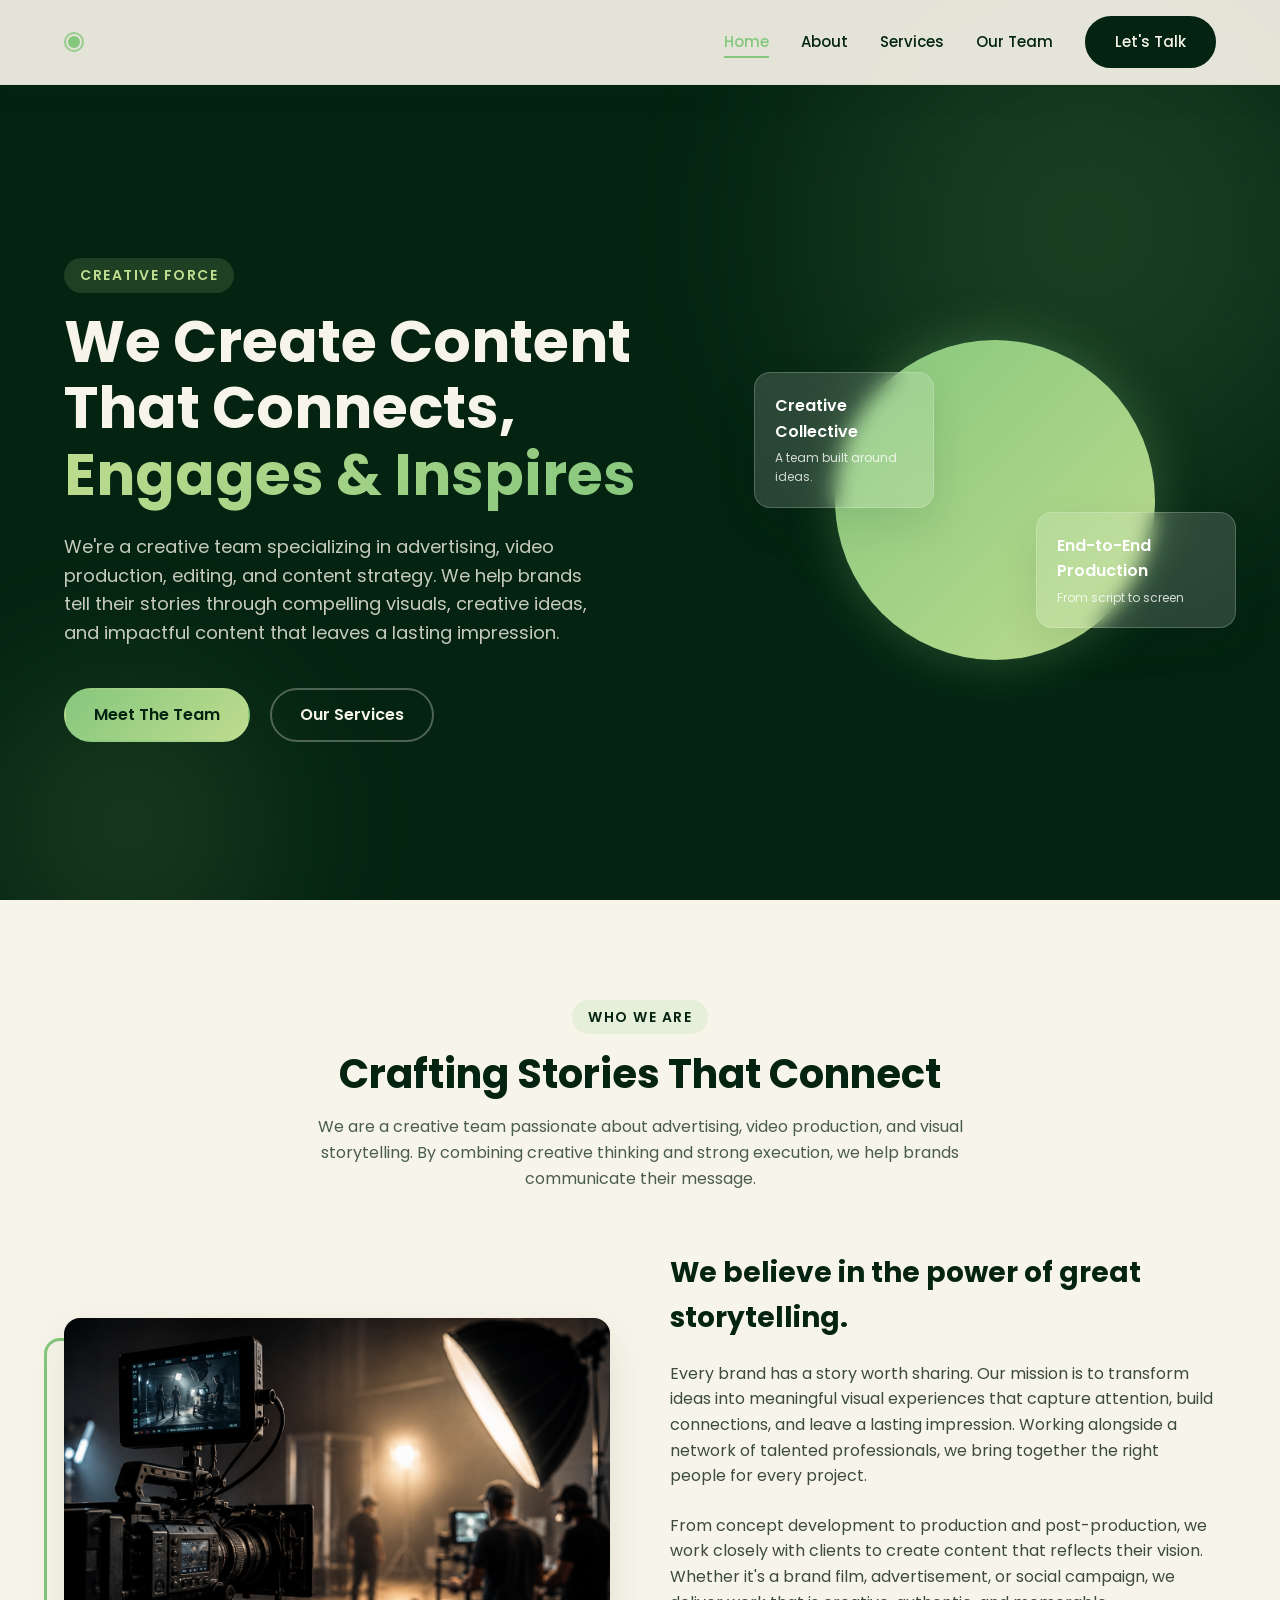
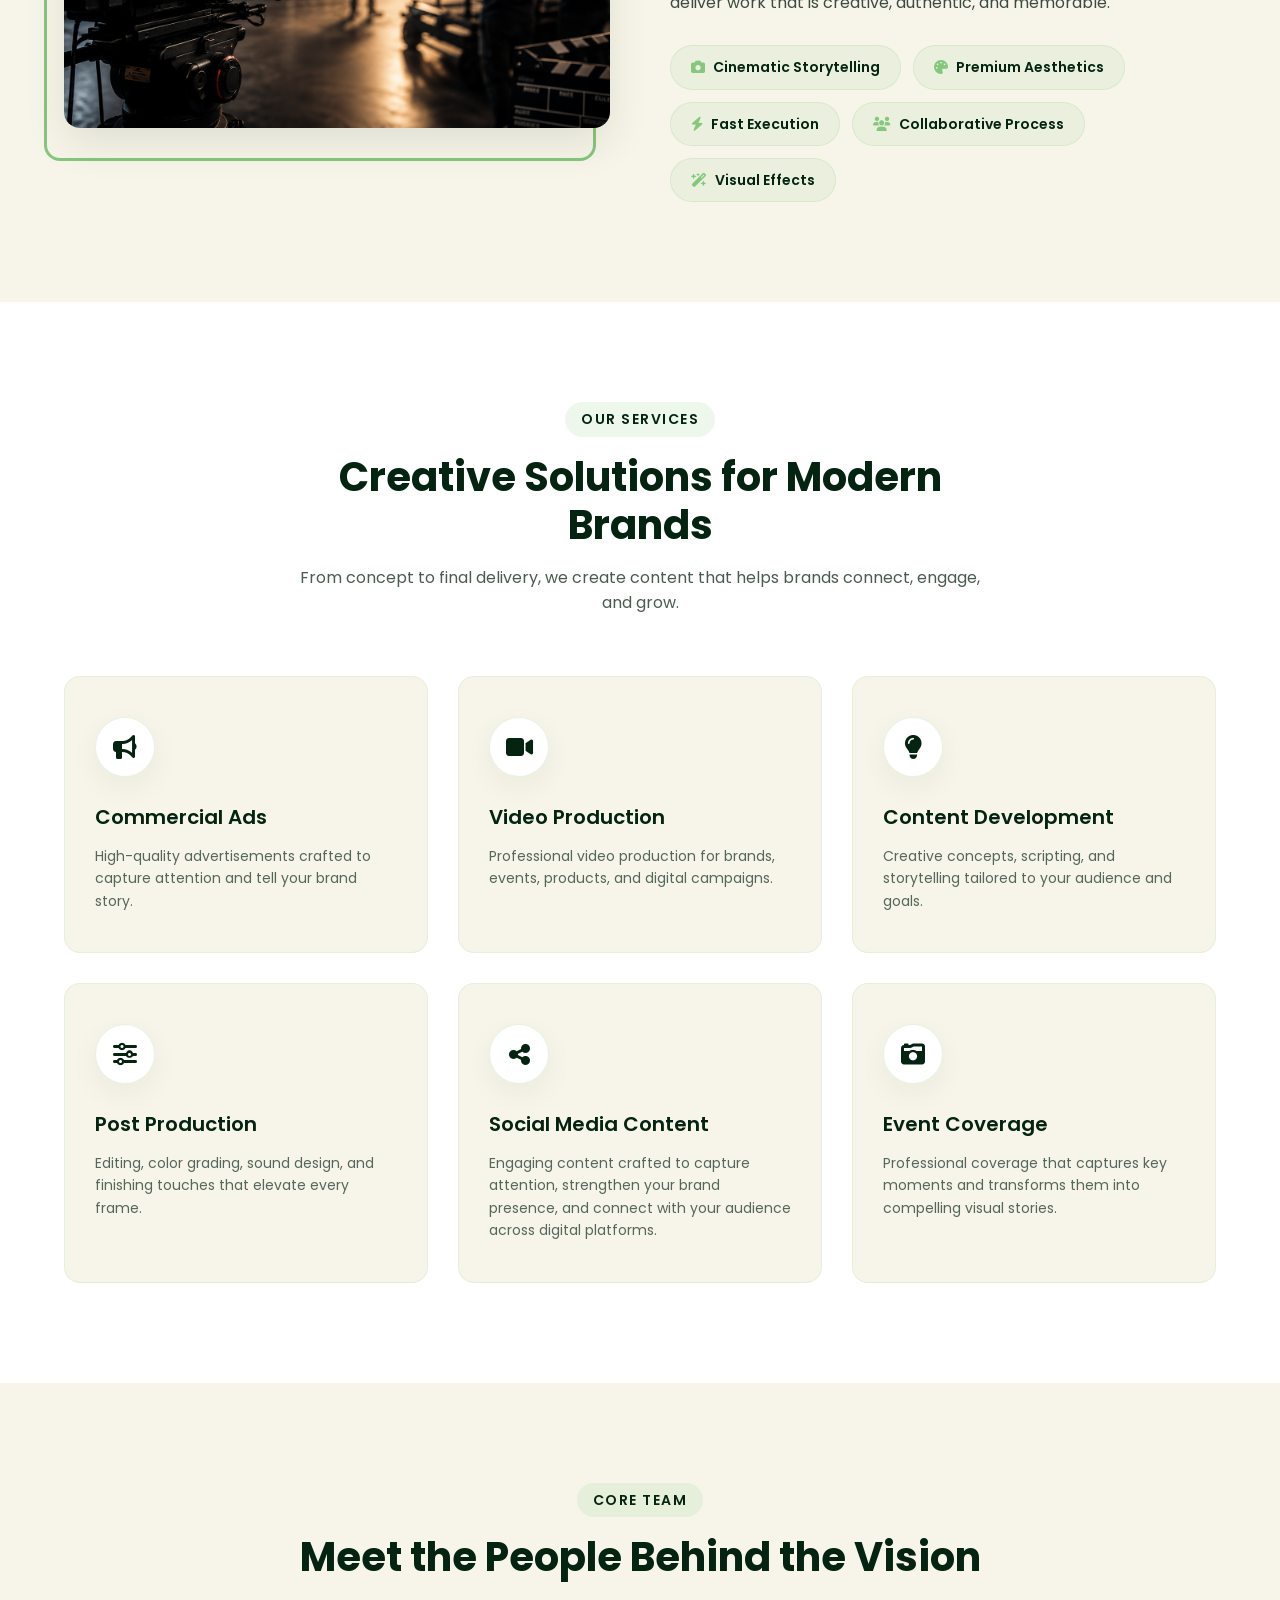
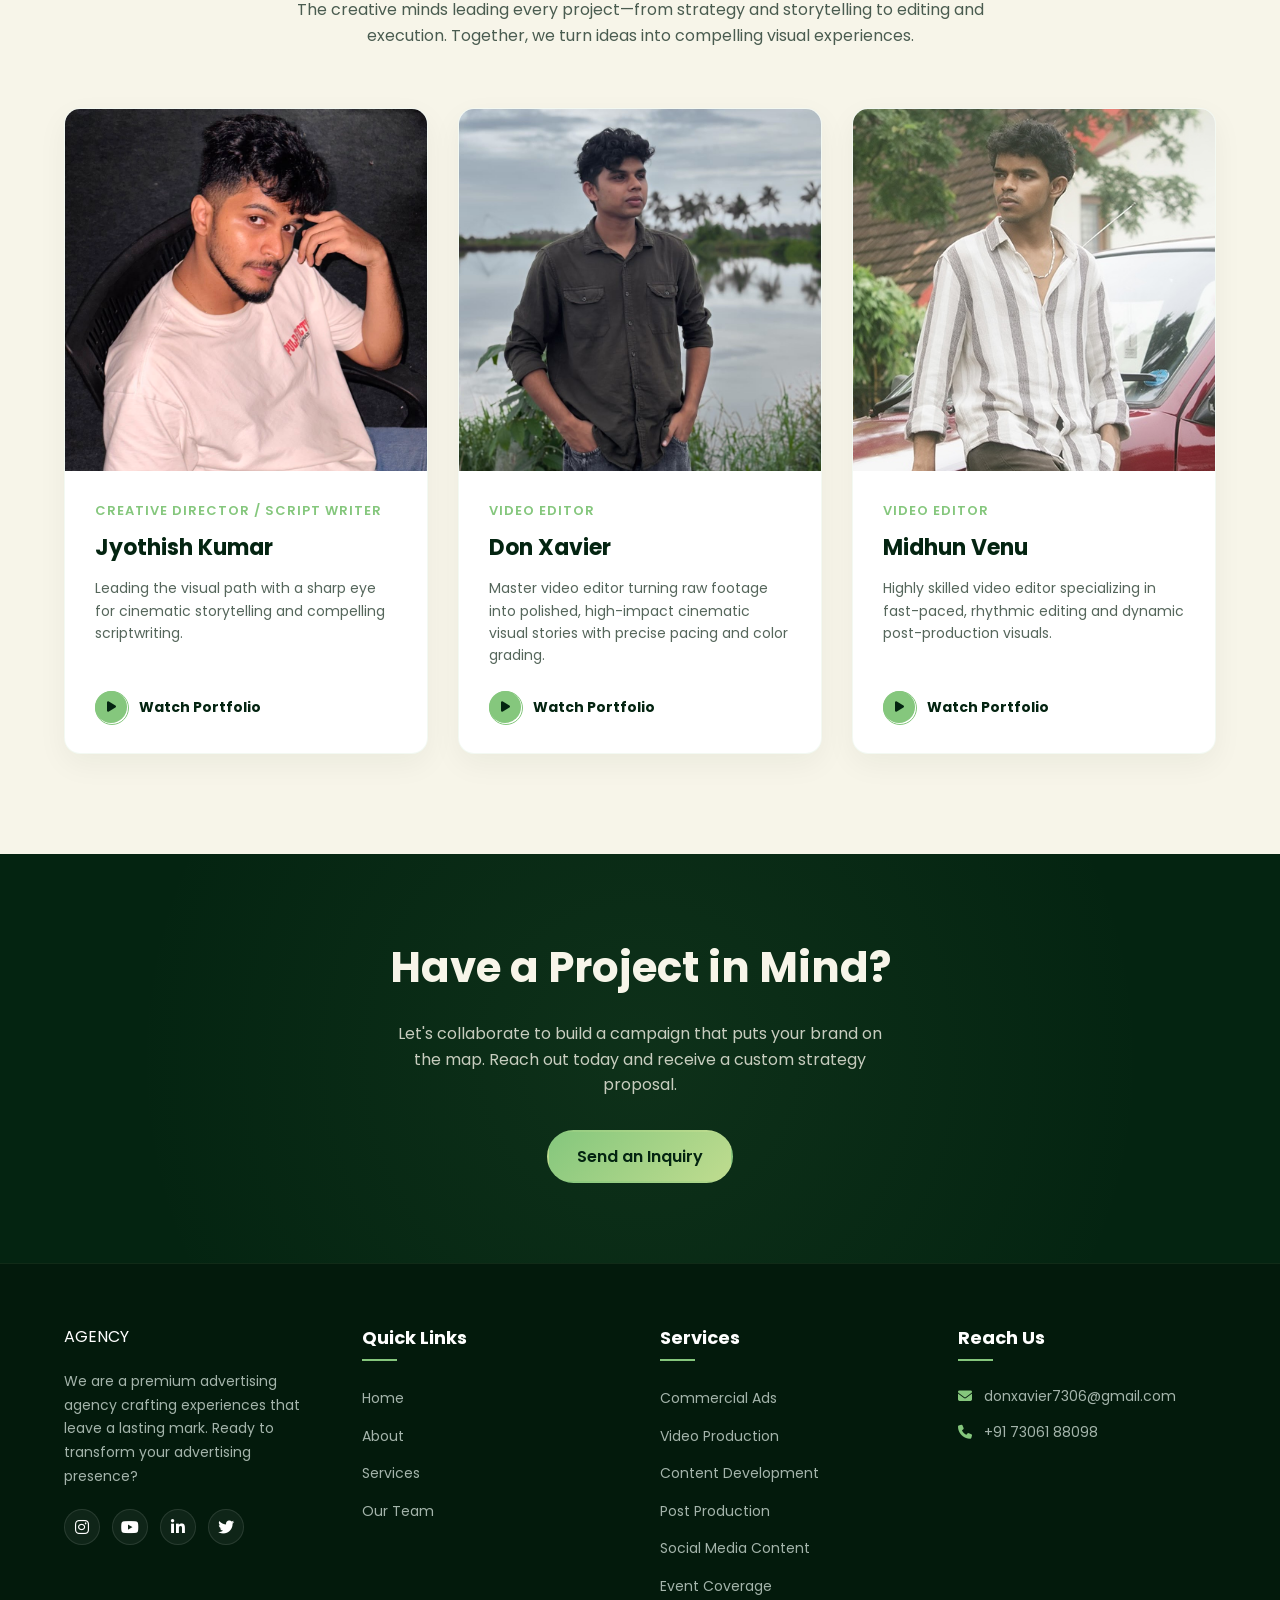
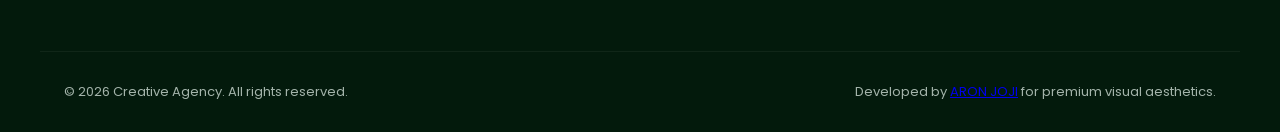
==== index.html @ 13f573af "Update member cards with animated Watch Portfolio buttons" ====
<!DOCTYPE html>
<html lang="en">

<head>
  <meta charset="UTF-8">
  <meta name="viewport" content="width=device-width, initial-scale=1.0">
  <meta name="description"
    content="Premium Advertisement & Brand Design Agency. We craft visually stunning and high-converting ad campaigns.">
  <title>Advertisement & Creative Agency Portfolio</title>
  <link rel="stylesheet" href="css/styles.css">
  <link rel="stylesheet" href="https://cdnjs.cloudflare.com/ajax/libs/font-awesome/6.4.0/css/all.min.css">
</head>

<body>

  <!-- Header & Navigation -->
  <header id="header">
    <div class="container navbar">
      <a href="index.html" class="logo">
        <div class="creative-dot"></div>
      </a>
      <ul class="nav-links" id="nav-links">
        <li><a href="#home" class="active">Home</a></li>
        <li><a href="#about">About</a></li>
        <li><a href="#services">Services</a></li>
        <li><a href="#team">Our Team</a></li>
        <li><a href="#contact" class="cta-btn">Let's Talk</a></li>
      </ul>
      <button class="menu-toggle" id="menu-toggle" aria-label="Toggle Menu">
        <span></span>
        <span></span>
        <span></span>
      </button>
    </div>
  </header>

  <!-- Hero Section -->
  <section class="hero" id="home">
    <div class="container hero-grid">
      <div class="hero-content reveal">
        <span class="section-tag" style="background: rgba(191, 220, 143, 0.15); color: var(--accent-green);">CREATIVE
          FORCE</span>
        <h1>We Create Content That Connects, <span>Engages & Inspires</span></h1>
        <p>We're a creative team specializing in advertising, video production, editing, and content strategy. We help
          brands tell their stories through compelling visuals, creative ideas, and impactful content that leaves a
          lasting impression.</p>
        <div class="hero-buttons">
          <a href="#team" class="cta-btn hero-btn-primary">Meet The Team</a>
          <a href="#services" class="hero-btn-secondary">Our Services</a>
        </div>
      </div>
      <div class="hero-visual reveal">
        <div class="visual-sphere"></div>
        <div class="visual-card visual-card-1">
          <h4>Creative Collective</h4>
          <p>A team built around ideas.</p>
        </div>
        <div class="visual-card visual-card-2">
          <h4>End-to-End Production</h4>
          <p>From script to screen</p>
        </div>
      </div>
    </div>
  </section>

  <!-- About Section -->
  <section class="about" id="about">
    <div class="container">
      <div class="section-header reveal">
        <span class="section-tag">WHO WE ARE</span>
        <h2>Crafting Stories That Connect</h2>
        <p>We are a creative team passionate about advertising, video production, and visual storytelling. By combining
          creative thinking and strong execution, we help brands communicate their message.</p>
      </div>

      <div class="about-grid">
        <div class="about-img-wrapper reveal">
          <img src="assets/main.png" alt="Creative team discussion" class="about-img">
        </div>
        <div class="about-content reveal">
          <h3>We believe in the power of great storytelling.</h3>
          <p>Every brand has a story worth sharing. Our mission is to transform ideas into meaningful visual experiences
            that capture attention, build connections, and leave a lasting impression. Working alongside a network of
            talented professionals, we bring together the right people for every project.</p>
          <p>From concept development to production and post-production, we work closely with clients to create content
            that reflects their vision. Whether it's a brand film, advertisement, or social campaign, we deliver work
            that is creative, authentic, and memorable.</p>

          <div class="capabilities-container">
            <span class="capability-pill"><i class="fa-solid fa-camera"></i> Cinematic Storytelling</span>
            <span class="capability-pill"><i class="fa-solid fa-palette"></i> Premium Aesthetics</span>
            <span class="capability-pill"><i class="fa-solid fa-bolt"></i> Fast Execution</span>
            <span class="capability-pill"><i class="fa-solid fa-users"></i> Collaborative Process</span>
            <span class="capability-pill"><i class="fa-solid fa-wand-magic-sparkles"></i> Visual Effects</span>
          </div>
        </div>
      </div>
    </div>
  </section>

  <!-- Services Section -->
  <section class="services" id="services">
    <div class="container">
      <div class="section-header reveal">
        <span class="section-tag">OUR SERVICES</span>
        <h2>Creative Solutions for Modern Brands</h2>
        <p>From concept to final delivery, we create content that helps brands connect, engage, and grow.</p>
      </div>

      <div class="services-grid">
        <div class="service-card reveal">
          <div class="service-icon">
            <i class="fa-solid fa-bullhorn"></i>
          </div>
          <h3>Commercial Ads</h3>
          <p>High-quality advertisements crafted to capture attention and tell your brand story.</p>
        </div>

        <div class="service-card reveal">
          <div class="service-icon">
            <i class="fa-solid fa-video"></i>
          </div>
          <h3>Video Production</h3>
          <p>Professional video production for brands, events, products, and digital campaigns.</p>
        </div>

        <div class="service-card reveal">
          <div class="service-icon">
            <i class="fa-solid fa-lightbulb"></i>
          </div>
          <h3>Content Development</h3>
          <p>Creative concepts, scripting, and storytelling tailored to your audience and goals.</p>
        </div>

        <div class="service-card reveal">
          <div class="service-icon">
            <i class="fa-solid fa-sliders"></i>
          </div>
          <h3>Post Production</h3>
          <p>Editing, color grading, sound design, and finishing touches that elevate every frame.</p>
        </div>

        <div class="service-card reveal">
          <div class="service-icon">
            <i class="fa-solid fa-share-nodes"></i>
          </div>
          <h3>Social Media Content</h3>
          <p>Engaging content crafted to capture attention, strengthen your brand presence, and connect with your
            audience across digital platforms.</p>
        </div>

        <div class="service-card reveal">
          <div class="service-icon">
            <i class="fa-solid fa-camera-retro"></i>
          </div>
          <h3>Event Coverage</h3>
          <p>Professional coverage that captures key moments and transforms them into compelling visual stories.</p>
        </div>
      </div>
    </div>
  </section>

  <!-- Team Section -->
  <section class="team" id="team">
    <div class="container">
      <div class="section-header reveal">
        <span class="section-tag">CORE TEAM</span>
        <h2>Meet the People Behind the Vision</h2>
        <p>The creative minds leading every project—from strategy and storytelling to editing and execution. Together,
          we turn ideas into compelling visual experiences.</p>
      </div>

      <div class="team-grid">
        <!-- Member 1: Don1 -->
        <div class="member-card reveal">
          <div class="member-img-box">
            <img src="assets/don1.png" alt="Jyothish Kumar" class="member-img">
          </div>
          <div class="member-info">
            <span class="member-role">Creative Director / Script Writer</span>
            <h3 class="member-name">Jyothish Kumar</h3>
            <p class="member-bio">Leading the visual path with a sharp eye for cinematic storytelling and
              compelling scriptwriting.</p>
            <a href="member.html?id=jyothish" class="member-btn"><span class="play-pulse"><i class="fa-solid fa-play"></i></span> Watch Portfolio</a>
          </div>
        </div>

        <!-- Member 2: Don2 -->
        <div class="member-card reveal">
          <div class="member-img-box">
            <img src="assets/don2.png" alt="Don Xavier" class="member-img">
          </div>
          <div class="member-info">
            <span class="member-role">Video Editor</span>
            <h3 class="member-name">Don Xavier</h3>
            <p class="member-bio">Master video editor turning raw footage into polished, high-impact cinematic visual
              stories with precise pacing and color grading.</p>
            <a href="member.html?id=xavier" class="member-btn"><span class="play-pulse"><i class="fa-solid fa-play"></i></span> Watch Portfolio</a>
          </div>
        </div>

        <!-- Member 3: Don3 -->
        <div class="member-card reveal">
          <div class="member-img-box">
            <img src="assets/don3.png" alt="Midhun Venu" class="member-img">
          </div>
          <div class="member-info">
            <span class="member-role">Video Editor</span>
            <h3 class="member-name">Midhun Venu</h3>
            <p class="member-bio">Highly skilled video editor specializing in fast-paced, rhythmic editing and dynamic
              post-production visuals.</p>
            <a href="member.html?id=midhun" class="member-btn"><span class="play-pulse"><i class="fa-solid fa-play"></i></span> Watch Portfolio</a>
          </div>
        </div>
      </div>
    </div>
  </section>

  <!-- Contact Banner -->
  <section class="contact-banner" id="contact">
    <div class="container reveal">
      <h2>Have a Project in Mind?</h2>
      <p>Let's collaborate to build a campaign that puts your brand on the map. Reach out today and receive a custom
        strategy proposal.</p>
      <a href="mailto:donxavier7306@gmail.com" class="cta-btn hero-btn-primary">Send an Inquiry</a>
    </div>
  </section>

  <!-- Footer -->
  <footer>
    <div class="container footer-grid">
      <div class="footer-col">
        <a href="index.html" class="logo" style="margin-bottom: 20px;">
          <span class="logo-text" style="color: var(--white);">AGENCY</span>
        </a>
        <p>We are a premium advertising agency crafting experiences that leave a lasting mark. Ready to transform your
          advertising presence?</p>
        <div class="social-links">
          <a href="#" class="social-link"><i class="fa-brands fa-instagram"></i></a>
          <a href="#" class="social-link"><i class="fa-brands fa-youtube"></i></a>
          <a href="#" class="social-link"><i class="fa-brands fa-linkedin-in"></i></a>
          <a href="#" class="social-link"><i class="fa-brands fa-twitter"></i></a>
        </div>
      </div>
      <div class="footer-col">
        <h3>Quick Links</h3>
        <ul>
          <li><a href="#home">Home</a></li>
          <li><a href="#about">About</a></li>
          <li><a href="#services">Services</a></li>
          <li><a href="#team">Our Team</a></li>
        </ul>
      </div>
      <div class="footer-col">
        <h3>Services</h3>
        <ul>
          <li><a href="#services">Commercial Ads</a></li>
          <li><a href="#services">Video Production</a></li>
          <li><a href="#services">Content Development</a></li>
          <li><a href="#services">Post Production</a></li>
          <li><a href="#services">Social Media Content</a></li>
          <li><a href="#services">Event Coverage</a></li>
        </ul>
      </div>
      <div class="footer-col">
        <h3>Reach Us</h3>
        <p><i class="fa-solid fa-envelope" style="color: var(--primary-green); margin-right: 8px;"></i>
          donxavier7306@gmail.com</p>
        <p style="margin-top: 12px;"><i class="fa-solid fa-phone"
            style="color: var(--primary-green); margin-right: 8px;"></i> +91 73061 88098</p>
      </div>
    </div>
    <div class="container footer-bottom">
      <p>&copy; 2026 Creative Agency. All rights reserved.</p>
      <p>Developed by <a href="https://aronjoji.netlify.app/" target="_blank">ARON JOJI</a> for premium visual
        aesthetics.</p>
    </div>
  </footer>

  <script src="js/main.js"></script>
</body>

</html>
---- css/styles.css ----
@import url('https://fonts.googleapis.com/css2?family=Poppins:ital,wght@0,300;0,400;0,500;0,600;0,700;1,400&display=swap');

:root {
  --bg-cream: #f7f5e9;
  --primary-green: #85c77d;
  --accent-green: #bfdc8f;
  --dark-green: #042411;
  --dark-green-rgb: 4, 36, 17;
  --white: #ffffff;
  --text-dark: #121f16;
  --text-light: #f7f5e9;
  --gray-light: #e5e2d5;
  --transition-smooth: all 0.4s cubic-bezier(0.16, 1, 0.3, 1);
  --shadow-subtle: 0 10px 30px rgba(4, 36, 17, 0.05);
  --shadow-medium: 0 15px 40px rgba(4, 36, 17, 0.1);
  --border-radius: 16px;
}

* {
  box-sizing: border-box;
  margin: 0;
  padding: 0;
  font-family: 'Poppins', sans-serif;
  scroll-behavior: smooth;
}

body {
  background-color: var(--bg-cream);
  color: var(--text-dark);
  overflow-x: hidden;
  line-height: 1.6;
}

/* Scrollbar Styles */
::-webkit-scrollbar {
  width: 10px;
}
::-webkit-scrollbar-track {
  background: var(--bg-cream);
}
::-webkit-scrollbar-thumb {
  background: var(--primary-green);
  border-radius: 5px;
}
::-webkit-scrollbar-thumb:hover {
  background: #73b36c;
}

/* Header & Navigation */
header {
  position: fixed;
  top: 0;
  left: 0;
  width: 100%;
  z-index: 1000;
  transition: var(--transition-smooth);
  padding: 16px 0;
  background: rgba(247, 245, 233, 0.92);
  backdrop-filter: blur(12px);
  -webkit-backdrop-filter: blur(12px);
  box-shadow: var(--shadow-subtle);
  border-bottom: 1px solid rgba(133, 199, 125, 0.15);
}

header.scrolled {
  padding: 12px 0;
  background: rgba(247, 245, 233, 0.96);
  box-shadow: var(--shadow-medium);
}

.container {
  max-width: 1200px;
  margin: 0 auto;
  padding: 0 24px;
}

.navbar {
  display: flex;
  justify-content: space-between;
  align-items: center;
  min-height: 40px;
}

.logo {
  display: flex;
  align-items: center;
  gap: 12px;
  text-decoration: none;
  min-width: 40px;
}

.creative-dot {
  width: 12px;
  height: 12px;
  background-color: var(--primary-green);
  border-radius: 50%;
  position: relative;
  margin-left: 4px;
}

.creative-dot::after {
  content: '';
  position: absolute;
  top: -4px;
  left: -4px;
  right: -4px;
  bottom: -4px;
  border: 2px solid var(--primary-green);
  border-radius: 50%;
  animation: pulse-ring 2s cubic-bezier(0.215, 0.61, 0.355, 1) infinite;
  opacity: 0.8;
}

@keyframes pulse-ring {
  0% { transform: scale(0.5); opacity: 0.8; }
  100% { transform: scale(1.8); opacity: 0; }
}


.logo img {
  height: 40px;
  width: auto;
  border-radius: 4px;
  object-fit: contain;
  mix-blend-mode: multiply;
  transition: var(--transition-smooth);
}

header.scrolled .logo img {
  height: 35px;
}

.nav-links {
  display: flex;
  list-style: none;
  gap: 32px;
  align-items: center;
  margin-left: auto;
}

.nav-links a {
  text-decoration: none;
  color: var(--dark-green);
  font-weight: 500;
  font-size: 15px;
  transition: var(--transition-smooth);
  position: relative;
  padding: 6px 0;
}

.nav-links a:hover,
.nav-links a.active {
  color: var(--primary-green);
}

.nav-links a:not(.cta-btn)::after {
  content: '';
  position: absolute;
  bottom: 0;
  left: 0;
  width: 0;
  height: 2px;
  background-color: var(--primary-green);
  transition: var(--transition-smooth);
}

.nav-links a:not(.cta-btn):hover::after,
.nav-links a:not(.cta-btn).active::after {
  width: 100%;
}

/* Base structural style for all CTA buttons */
.cta-btn {
  padding: 12px 28px !important;
  border-radius: 50px;
  font-weight: 600;
  text-decoration: none;
  transition: var(--transition-smooth);
  display: inline-block;
  text-align: center;
  white-space: nowrap;
}

/* Specific styling for the CTA button in the header navbar */
.nav-links a.cta-btn {
  background-color: var(--dark-green);
  color: var(--bg-cream) !important;
  border: 2px solid var(--dark-green);
}

.nav-links a.cta-btn:hover {
  background-color: transparent !important;
  color: var(--dark-green) !important;
  border-color: var(--dark-green);
  transform: translateY(-2px);
}



.menu-toggle {
  display: none;
  flex-direction: column;
  gap: 6px;
  cursor: pointer;
  background: none;
  border: none;
  z-index: 1001;
  margin-left: auto;
}

.menu-toggle span {
  display: block;
  width: 28px;
  height: 3px;
  background-color: var(--dark-green);
  border-radius: 2px;
  transition: var(--transition-smooth);
}



/* Hero Section */
.hero {
  background-color: var(--dark-green);
  color: var(--text-light);
  min-height: 100vh;
  display: flex;
  align-items: center;
  position: relative;
  padding-top: 100px;
  overflow: hidden;
}

/* Decorative circles */
.hero::before {
  content: '';
  position: absolute;
  top: -10%;
  right: -10%;
  width: 50vw;
  height: 50vw;
  border-radius: 50%;
  background: radial-gradient(circle, rgba(133, 199, 125, 0.2) 0%, rgba(191, 220, 143, 0.05) 70%);
  filter: blur(80px);
  pointer-events: none;
}

.hero::after {
  content: '';
  position: absolute;
  bottom: -20%;
  left: -10%;
  width: 40vw;
  height: 40vw;
  border-radius: 50%;
  background: radial-gradient(circle, rgba(191, 220, 143, 0.15) 0%, rgba(133, 199, 125, 0) 60%);
  filter: blur(60px);
  pointer-events: none;
}

.hero-grid {
  display: grid;
  grid-template-columns: 1.2fr 0.8fr;
  gap: 48px;
  align-items: center;
  position: relative;
  z-index: 2;
}

.hero-content h1 {
  font-size: 58px;
  font-weight: 700;
  line-height: 1.15;
  margin-bottom: 24px;
}

.hero-content h1 span {
  background: linear-gradient(135deg, var(--accent-green) 0%, var(--primary-green) 100%);
  -webkit-background-clip: text;
  -webkit-text-fill-color: transparent;
}

.hero-content p {
  font-size: 18px;
  margin-bottom: 40px;
  color: rgba(247, 245, 233, 0.8);
  max-width: 540px;
}

.hero-buttons {
  display: flex;
  gap: 20px;
  align-items: center;
}

.hero-btn-primary {
  background: linear-gradient(135deg, var(--primary-green) 0%, var(--accent-green) 100%);
  color: var(--dark-green);
  border: 2px solid transparent;
  font-size: 16px;
}

.hero-btn-primary:hover {
  background: transparent !important;
  color: var(--accent-green) !important;
  border-color: var(--accent-green);
  box-shadow: 0 0 20px rgba(133, 199, 125, 0.4);
}

.hero-btn-secondary {
  border: 2px solid rgba(247, 245, 233, 0.3);
  background: transparent;
  color: var(--text-light);
  padding: 12px 28px;
  border-radius: 50px;
  font-weight: 600;
  text-decoration: none;
  transition: var(--transition-smooth);
  display: inline-block;
  white-space: nowrap;
}

.hero-btn-secondary:hover {
  border-color: var(--primary-green);
  color: var(--primary-green);
  background: rgba(133, 199, 125, 0.05);
  transform: translateY(-2px);
}


.hero-visual {
  position: relative;
  display: flex;
  justify-content: center;
  align-items: center;
}

.visual-sphere {
  width: 320px;
  height: 320px;
  border-radius: 50%;
  background: linear-gradient(135deg, var(--primary-green) 0%, var(--accent-green) 100%);
  box-shadow: 0 0 50px rgba(133, 199, 125, 0.3);
  position: relative;
  animation: float 6s ease-in-out infinite;
}

.visual-card {
  position: absolute;
  background: rgba(255, 255, 255, 0.15);
  backdrop-filter: blur(10px);
  -webkit-backdrop-filter: blur(10px);
  border: 1px solid rgba(255, 255, 255, 0.2);
  border-radius: var(--border-radius);
  padding: 20px;
  color: var(--white);
  box-shadow: var(--shadow-medium);
  animation: float-delayed 8s ease-in-out infinite;
}

.visual-card-1 {
  top: 10%;
  left: -20px;
  max-width: 180px;
}

.visual-card-2 {
  bottom: 10%;
  right: -20px;
  max-width: 200px;
}

.visual-card h4 {
  font-size: 16px;
  font-weight: 600;
  margin-bottom: 4px;
}

.visual-card p {
  font-size: 12px;
  opacity: 0.8;
}

/* Animations */
@keyframes float {
  0%, 100% {
    transform: translateY(0px) rotate(0deg);
  }
  50% {
    transform: translateY(-20px) rotate(5deg);
  }
}

@keyframes float-delayed {
  0%, 100% {
    transform: translateY(0px) scale(1);
  }
  50% {
    transform: translateY(15px) scale(1.03);
  }
}

/* Section Header */
.section-header {
  text-align: center;
  max-width: 700px;
  margin: 0 auto 60px;
}

.section-tag {
  display: inline-block;
  background: rgba(133, 199, 125, 0.15);
  color: var(--dark-green);
  padding: 6px 16px;
  border-radius: 50px;
  font-size: 14px;
  font-weight: 600;
  text-transform: uppercase;
  letter-spacing: 1.5px;
  margin-bottom: 16px;
}

.section-header h2 {
  font-size: 40px;
  font-weight: 700;
  color: var(--dark-green);
  line-height: 1.2;
}

.section-header p {
  font-size: 16px;
  color: #4a5c50;
  margin-top: 16px;
}

/* About Section */
.about {
  padding: 100px 0;
  background-color: var(--bg-cream);
  position: relative;
}

.about-grid {
  display: grid;
  grid-template-columns: 1fr 1fr;
  gap: 60px;
  align-items: center;
}

.about-img-wrapper {
  position: relative;
}

.about-img-wrapper::before {
  content: '';
  position: absolute;
  top: 20px;
  left: -20px;
  width: 100%;
  height: 100%;
  border: 3px solid var(--primary-green);
  border-radius: var(--border-radius);
  z-index: 1;
}

.about-img {
  width: 100%;
  aspect-ratio: 4 / 3;
  border-radius: var(--border-radius);
  position: relative;
  z-index: 2;
  box-shadow: var(--shadow-medium);
  object-fit: cover;
}


.about-content h3 {
  font-size: 28px;
  font-weight: 700;
  color: var(--dark-green);
  margin-bottom: 20px;
}

.about-content p {
  margin-bottom: 24px;
  color: #3d4a40;
}

.capabilities-container {
  display: flex;
  flex-wrap: wrap;
  gap: 12px;
  margin-top: 30px;
}

.capability-pill {
  display: inline-flex;
  align-items: center;
  gap: 8px;
  padding: 10px 20px;
  border-radius: 50px;
  background: rgba(133, 199, 125, 0.1);
  border: 1px solid rgba(133, 199, 125, 0.2);
  color: var(--dark-green);
  font-size: 14px;
  font-weight: 600;
  transition: var(--transition-smooth);
  animation: floatPill 4s ease-in-out infinite;
}

.capability-pill i {
  color: var(--primary-green);
}

.capability-pill:nth-child(even) {
  animation-delay: 1s;
}

.capability-pill:nth-child(3n) {
  animation-delay: 2s;
}

.capability-pill:hover {
  background: var(--dark-green);
  color: var(--bg-cream);
  border-color: var(--dark-green);
  transform: translateY(-5px) !important;
  box-shadow: 0 8px 20px rgba(4, 36, 17, 0.15);
  animation-play-state: paused;
}

@keyframes floatPill {
  0% {
    transform: translateY(0px);
  }
  50% {
    transform: translateY(-6px);
  }
  100% {
    transform: translateY(0px);
  }
}

/* Services / Features */
.services {
  padding: 100px 0;
  background-color: var(--white);
}

.services-grid {
  display: grid;
  grid-template-columns: repeat(auto-fit, minmax(280px, 1fr));
  gap: 30px;
}

.service-card {
  padding: 40px 30px;
  background: var(--bg-cream);
  border-radius: var(--border-radius);
  border: 1px solid rgba(133, 199, 125, 0.15);
  transition: var(--transition-smooth);
  position: relative;
  overflow: hidden;
}

.service-card::after {
  content: '';
  position: absolute;
  bottom: 0;
  left: 0;
  width: 100%;
  height: 4px;
  background: linear-gradient(90deg, var(--primary-green), var(--accent-green));
  transform: scaleX(0);
  transform-origin: left;
  transition: var(--transition-smooth);
}

.service-card:hover {
  transform: translateY(-8px);
  box-shadow: var(--shadow-medium);
}

.service-card:hover::after {
  transform: scaleX(1);
}

.service-icon {
  width: 60px;
  height: 60px;
  border-radius: 50%;
  background: var(--white);
  display: flex;
  align-items: center;
  justify-content: center;
  margin-bottom: 24px;
  font-size: 24px;
  color: var(--dark-green);
  box-shadow: var(--shadow-subtle);
  border: 1px solid rgba(133, 199, 125, 0.2);
}

.service-card h3 {
  font-size: 20px;
  font-weight: 600;
  color: var(--dark-green);
  margin-bottom: 12px;
}

.service-card p {
  font-size: 14px;
  color: #55665b;
}

/* Team Section */
.team {
  padding: 100px 0;
  background-color: var(--bg-cream);
}

.team-grid {
  display: grid;
  grid-template-columns: repeat(3, 1fr);
  gap: 30px;
}

.member-card {
  background: var(--white);
  border-radius: var(--border-radius);
  overflow: hidden;
  box-shadow: var(--shadow-subtle);
  border: 1px solid rgba(133, 199, 125, 0.1);
  transition: var(--transition-smooth);
  display: flex;
  flex-direction: column;
}

.member-card:hover {
  transform: translateY(-8px);
  box-shadow: var(--shadow-medium);
}

.member-img-box {
  width: 100%;
  position: relative;
  overflow: hidden;
  padding-top: 100%; /* Square aspect ratio */
}

.member-img {
  position: absolute;
  top: 0;
  left: 0;
  width: 100%;
  height: 100%;
  object-fit: cover;
  object-position: top center;
  transition: var(--transition-smooth);
}

.member-card:hover .member-img {
  transform: scale(1.05);
}

.member-info {
  padding: 30px;
  flex-grow: 1;
  display: flex;
  flex-direction: column;
}

.member-role {
  font-size: 13px;
  text-transform: uppercase;
  letter-spacing: 1px;
  color: var(--primary-green);
  font-weight: 600;
  margin-bottom: 8px;
}

.member-name {
  font-size: 22px;
  font-weight: 700;
  color: var(--dark-green);
  margin-bottom: 12px;
}

.member-bio {
  font-size: 14px;
  color: #55665b;
  margin-bottom: 24px;
  flex-grow: 1;
}

.member-btn {
  margin-top: auto;
  align-self: flex-start;
  display: inline-flex;
  align-items: center;
  gap: 12px;
  color: var(--dark-green);
  text-decoration: none;
  font-weight: 700;
  font-size: 14px;
  transition: var(--transition-smooth);
}

.play-pulse {
  position: relative;
  width: 32px;
  height: 32px;
  background: var(--primary-green);
  border-radius: 50%;
  display: flex;
  align-items: center;
  justify-content: center;
  color: var(--dark-green);
  font-size: 12px;
  transition: var(--transition-smooth);
}

.play-pulse::after {
  content: '';
  position: absolute;
  top: 0;
  left: 0;
  width: 100%;
  height: 100%;
  border-radius: 50%;
  border: 1px solid var(--primary-green);
  animation: ripple 1.5s infinite ease-out;
}

.member-btn:hover {
  color: var(--primary-green);
}

.member-btn:hover .play-pulse {
  background: var(--dark-green);
  color: var(--primary-green);
}

@keyframes ripple {
  0% {
    transform: scale(1);
    opacity: 1;
  }
  100% {
    transform: scale(1.6);
    opacity: 0;
  }
}

/* Detail Member Page (member.html specific styles) */
.member-detail-section {
  padding-top: 160px;
  padding-bottom: 80px;
  background-color: var(--bg-cream);
}

.member-detail-grid {
  display: grid;
  grid-template-columns: 0.8fr 1.2fr;
  gap: 60px;
  align-items: start;
}

.member-detail-sticky {
  position: sticky;
  top: 120px;
}

.member-detail-img-card {
  background: var(--white);
  border-radius: var(--border-radius);
  padding: 16px;
  box-shadow: var(--shadow-medium);
  border: 1px solid rgba(133, 199, 125, 0.15);
}

.member-detail-img {
  width: 100%;
  border-radius: calc(var(--border-radius) - 4px);
  object-fit: cover;
  object-position: top center;
  aspect-ratio: 1;
}

.member-detail-meta {
  margin-top: 24px;
  text-align: center;
}

.member-detail-name {
  font-size: 32px;
  font-weight: 700;
  color: var(--dark-green);
}

.member-detail-title {
  font-size: 16px;
  color: var(--primary-green);
  font-weight: 600;
  text-transform: uppercase;
  letter-spacing: 1px;
  margin-top: 4px;
}

.member-detail-content h2 {
  font-size: 36px;
  font-weight: 700;
  color: var(--dark-green);
  margin-bottom: 20px;
}

.member-detail-content .bio-text {
  font-size: 16px;
  color: #3d4a40;
  margin-bottom: 30px;
  line-height: 1.7;
}

.skills-wrapper {
  margin-bottom: 40px;
}

.skills-title {
  font-size: 18px;
  font-weight: 600;
  color: var(--dark-green);
  margin-bottom: 16px;
}

.skills-list {
  display: flex;
  flex-wrap: wrap;
  gap: 10px;
}

.skill-tag {
  background: rgba(133, 199, 125, 0.15);
  color: var(--dark-green);
  padding: 8px 16px;
  border-radius: 50px;
  font-size: 14px;
  font-weight: 500;
}

.back-home-link {
  display: inline-flex;
  align-items: center;
  gap: 8px;
  color: var(--dark-green);
  text-decoration: none;
  font-weight: 600;
  font-size: 15px;
  margin-bottom: 40px;
  transition: var(--transition-smooth);
}

.back-home-link:hover {
  color: var(--primary-green);
  transform: translateX(-5px);
}

/* Portfolio Section */
.portfolio-section {
  padding: 80px 0 100px;
  background-color: var(--white);
  border-top: 1px solid var(--gray-light);
}

.portfolio-grid {
  display: grid;
  grid-template-columns: repeat(2, 1fr);
  gap: 40px;
  margin-top: 40px;
}

.portfolio-card {
  background: var(--bg-cream);
  border-radius: var(--border-radius);
  overflow: hidden;
  box-shadow: var(--shadow-subtle);
  border: 1px solid rgba(133, 199, 125, 0.15);
  transition: var(--transition-smooth);
}

.portfolio-card:hover {
  transform: translateY(-5px);
  box-shadow: var(--shadow-medium);
}

/* Video Thumbnail Container and Cover styling */
.video-thumbnail-container {
  position: relative;
  width: 100%;
  padding-bottom: 56.25%; /* 16:9 Aspect Ratio */
  height: 0;
  overflow: hidden;
  background-color: var(--dark-green);
  cursor: pointer;
}

.portfolio-thumbnail {
  position: absolute;
  top: 0;
  left: 0;
  width: 100%;
  height: 100%;
  object-fit: cover;
  transition: transform var(--transition-smooth);
}

.portfolio-card:hover .portfolio-thumbnail {
  transform: scale(1.05);
}

/* Play Overlay styling */
.play-overlay {
  position: absolute;
  top: 0;
  left: 0;
  width: 100%;
  height: 100%;
  background: rgba(4, 36, 17, 0.45);
  display: flex;
  align-items: center;
  justify-content: center;
  opacity: 1;
  transition: background var(--transition-smooth);
}

.portfolio-card:hover .play-overlay {
  background: rgba(4, 36, 17, 0.6);
}

/* Pulsing Play Button animation */
.play-button-pulsing {
  width: 70px;
  height: 70px;
  background: var(--primary-green);
  color: var(--dark-green);
  border-radius: 50%;
  display: flex;
  align-items: center;
  justify-content: center;
  font-size: 22px;
  box-shadow: 0 0 0 0 rgba(133, 199, 125, 0.6);
  animation: play-pulse 2s infinite;
  transition: transform var(--transition-smooth), background-color var(--transition-smooth);
}

.play-button-pulsing i {
  margin-left: 4px; /* Center alignment offset for visual balance */
}

.portfolio-card:hover .play-button-pulsing {
  transform: scale(1.1);
  background: var(--accent-green);
}

@keyframes play-pulse {
  0% {
    box-shadow: 0 0 0 0 rgba(133, 199, 125, 0.7);
  }
  70% {
    box-shadow: 0 0 0 20px rgba(133, 199, 125, 0);
  }
  100% {
    box-shadow: 0 0 0 0 rgba(133, 199, 125, 0);
  }
}

/* Fullscreen Video Lightbox Modal */
.video-lightbox {
  position: fixed;
  top: 0;
  left: 0;
  width: 100%;
  height: 100%;
  background-color: rgba(4, 36, 17, 0.96); /* Deep dark theme green overlay */
  backdrop-filter: blur(10px);
  z-index: 2000;
  display: flex;
  align-items: center;
  justify-content: center;
  opacity: 0;
  pointer-events: none;
  transition: opacity var(--transition-smooth);
}

.video-lightbox.active {
  opacity: 1;
  pointer-events: auto;
}

.lightbox-close {
  position: absolute;
  top: 30px;
  right: 30px;
  background: transparent;
  border: none;
  color: var(--bg-cream);
  font-size: 45px;
  cursor: pointer;
  transition: var(--transition-smooth);
  z-index: 2001;
}

.lightbox-close:hover {
  color: var(--primary-green);
  transform: scale(1.15);
}

.lightbox-content {
  width: 90%;
  max-width: 1000px;
  aspect-ratio: 16 / 9;
  background: #000;
  border-radius: 16px;
  overflow: hidden;
  box-shadow: 0 25px 60px rgba(0, 0, 0, 0.65);
  border: 1px solid rgba(133, 199, 125, 0.15);
  position: relative;
}

.lightbox-video-wrapper {
  position: relative;
  width: 100%;
  height: 100%;
}

.lightbox-video-wrapper iframe {
  position: absolute;
  top: 0;
  left: 0;
  width: 100%;
  height: 100%;
  border: 0;
}

.portfolio-card-info {
  padding: 24px;
}

.portfolio-card-category {
  font-size: 12px;
  font-weight: 600;
  text-transform: uppercase;
  color: var(--primary-green);
  letter-spacing: 0.5px;
  margin-bottom: 6px;
}

.portfolio-card-title {
  font-size: 18px;
  font-weight: 700;
  color: var(--dark-green);
}

/* Contact Footer Section */
.contact-banner {
  background-color: var(--dark-green);
  color: var(--text-light);
  padding: 80px 0;
  text-align: center;
  position: relative;
  overflow: hidden;
}

.contact-banner::before {
  content: '';
  position: absolute;
  top: 50%;
  left: 50%;
  width: 80vw;
  height: 80vw;
  transform: translate(-50%, -50%);
  border-radius: 50%;
  background: radial-gradient(circle, rgba(133, 199, 125, 0.08) 0%, rgba(0, 0, 0, 0) 70%);
  pointer-events: none;
}

.contact-banner h2 {
  font-size: 42px;
  font-weight: 700;
  margin-bottom: 20px;
}

.contact-banner p {
  font-size: 16px;
  margin-bottom: 32px;
  opacity: 0.8;
  max-width: 500px;
  margin-left: auto;
  margin-right: auto;
}

/* Footer styling */
footer {
  background-color: #031a0c;
  color: #a4b4ab;
  padding: 60px 0 30px;
  border-top: 1px solid rgba(133, 199, 125, 0.1);
}

.footer-grid {
  display: grid;
  grid-template-columns: repeat(4, 1fr);
  gap: 40px;
  margin-bottom: 40px;
}

.footer-col h3 {
  color: var(--white);
  font-size: 18px;
  margin-bottom: 24px;
  position: relative;
  padding-bottom: 8px;
}

.footer-col h3::after {
  content: '';
  position: absolute;
  bottom: 0;
  left: 0;
  width: 35px;
  height: 2px;
  background-color: var(--primary-green);
}

.footer-col p {
  font-size: 14px;
  line-height: 1.7;
}

.footer-col ul {
  list-style: none;
}

.footer-col ul li {
  margin-bottom: 12px;
}

.footer-col ul li a {
  color: #a4b4ab;
  text-decoration: none;
  font-size: 14px;
  transition: var(--transition-smooth);
}

.footer-col ul li a:hover {
  color: var(--primary-green);
  padding-left: 5px;
}

.social-links {
  display: flex;
  gap: 12px;
  margin-top: 20px;
}

.social-link {
  width: 36px;
  height: 36px;
  border-radius: 50%;
  background: rgba(255, 255, 255, 0.05);
  display: flex;
  align-items: center;
  justify-content: center;
  color: var(--white);
  text-decoration: none;
  font-size: 16px;
  transition: var(--transition-smooth);
  border: 1px solid rgba(255, 255, 255, 0.1);
}

.social-link:hover {
  background: var(--primary-green);
  color: var(--dark-green);
  border-color: var(--primary-green);
  transform: translateY(-3px);
}

.footer-bottom {
  border-top: 1px solid rgba(255, 255, 255, 0.05);
  padding-top: 30px;
  display: flex;
  justify-content: space-between;
  align-items: center;
  font-size: 13px;
}

/* Animations for JS */
.reveal {
  opacity: 0;
  transform: translateY(30px);
  transition: opacity 0.8s ease, transform 0.8s cubic-bezier(0.16, 1, 0.3, 1);
}

.reveal.active {
  opacity: 1;
  transform: translateY(0);
}

/* Mobile responsive adjustments */
@media (max-width: 991px) {
  .hero {
    padding-top: 120px;
    min-height: auto;
    padding-bottom: 80px;
  }
  .hero-grid {
    grid-template-columns: 1fr;
    text-align: center;
    gap: 40px;
  }
  .hero-content h1 {
    font-size: 42px;
  }
  .hero-content p {
    margin-left: auto;
    margin-right: auto;
  }
  .hero-buttons {
    justify-content: center;
  }
  .hero-visual {
    margin-top: 20px;
  }
  .about-grid {
    grid-template-columns: 1fr;
    gap: 40px;
  }
  .team-grid {
    grid-template-columns: repeat(2, 1fr);
  }
  .member-detail-grid {
    grid-template-columns: 1fr;
    gap: 40px;
  }
  .member-detail-sticky {
    position: static;
  }
  .member-detail-img-card {
    max-width: 400px;
    margin: 0 auto;
  }
  .portfolio-grid {
    grid-template-columns: 1fr;
    gap: 30px;
  }
  .footer-grid {
    grid-template-columns: repeat(2, 1fr);
  }
}

@media (max-width: 768px) {
  header {
    top: 15px;
    left: 15px;
    right: 15px;
    width: calc(100% - 30px);
    border-radius: 30px;
    padding: 10px 0;
    background: rgba(247, 245, 233, 0.9);
    backdrop-filter: blur(12px);
    -webkit-backdrop-filter: blur(12px);
    box-shadow: 0 8px 32px rgba(4, 36, 17, 0.08);
    border: 1px solid rgba(133, 199, 125, 0.2);
  }
  header.scrolled {
    padding: 8px 0;
    background: rgba(247, 245, 233, 0.95);
    box-shadow: 0 10px 35px rgba(4, 36, 17, 0.12);
  }
  .menu-toggle {
    display: flex;
  }
  .nav-links {
    position: absolute;
    top: calc(100% + 12px);
    left: 0;
    right: 0;
    width: auto;
    height: auto;
    max-height: 0;
    opacity: 0;
    overflow: hidden;
    background: rgba(247, 245, 233, 0.98);
    backdrop-filter: blur(20px);
    -webkit-backdrop-filter: blur(20px);
    flex-direction: column;
    justify-content: flex-start;
    align-items: center;
    gap: 24px;
    padding: 0 24px;
    border-radius: 24px;
    box-shadow: 0 12px 40px rgba(4, 36, 17, 0.12);
    border: 1px solid rgba(133, 199, 125, 0.2);
    transition: max-height 0.4s cubic-bezier(0.16, 1, 0.3, 1), padding 0.4s ease, opacity 0.3s ease;
    z-index: 1000;
    pointer-events: none;
  }
  .nav-links.active {
    max-height: 380px;
    padding: 30px 24px;
    opacity: 1;
    pointer-events: auto;
  }
  .menu-toggle.active span:nth-child(1) {
    transform: translateY(9px) rotate(45deg);
  }
  .menu-toggle.active span:nth-child(2) {
    opacity: 0;
  }
  .menu-toggle.active span:nth-child(3) {
    transform: translateY(-9px) rotate(-45deg);
  }
  .team-grid {
    grid-template-columns: 1fr;
  }
  .portfolio-grid {
    grid-template-columns: 1fr;
    gap: 30px;
    margin-top: 30px;
  }
  .footer-grid {
    grid-template-columns: 1fr;
  }
  .footer-bottom {
    flex-direction: column;
    gap: 15px;
    text-align: center;
  }
  .video-thumbnail-container {
    padding-bottom: 56.25%;
  }
  .video-lightbox {
    background-color: #000;
    backdrop-filter: none;
  }
  .lightbox-close {
    top: 10px;
    right: 10px;
    font-size: 28px;
    color: #fff;
    z-index: 2002;
    background: rgba(0, 0, 0, 0.5);
    width: 40px;
    height: 40px;
    border-radius: 50%;
    display: flex;
    align-items: center;
    justify-content: center;
    padding: 0;
    line-height: 1;
  }
  .lightbox-content {
    width: 100%;
    height: 100%;
    max-width: none;
    aspect-ratio: auto;
    border-radius: 0;
    border: none;
    box-shadow: none;
  }
}

@media (max-width: 576px) {
  .hero-content h1 {
    font-size: 32px;
  }
  .hero-content p {
    font-size: 15px;
  }
  .hero-buttons {
    flex-direction: column;
    gap: 15px;
    width: 100%;
  }
  .hero-buttons a {
    width: 100%;
    max-width: 300px;
  }
  .visual-sphere {
    width: 220px;
    height: 220px;
  }
  .visual-card-1 {
    left: -10px;
    max-width: 130px;
    padding: 12px;
  }
  .visual-card-2 {
    right: -10px;
    max-width: 140px;
    padding: 12px;
  }
  .section-header h2 {
    font-size: 28px;
  }
  .about-content h3 {
    font-size: 22px;
  }
  .member-detail-name {
    font-size: 26px;
  }
}
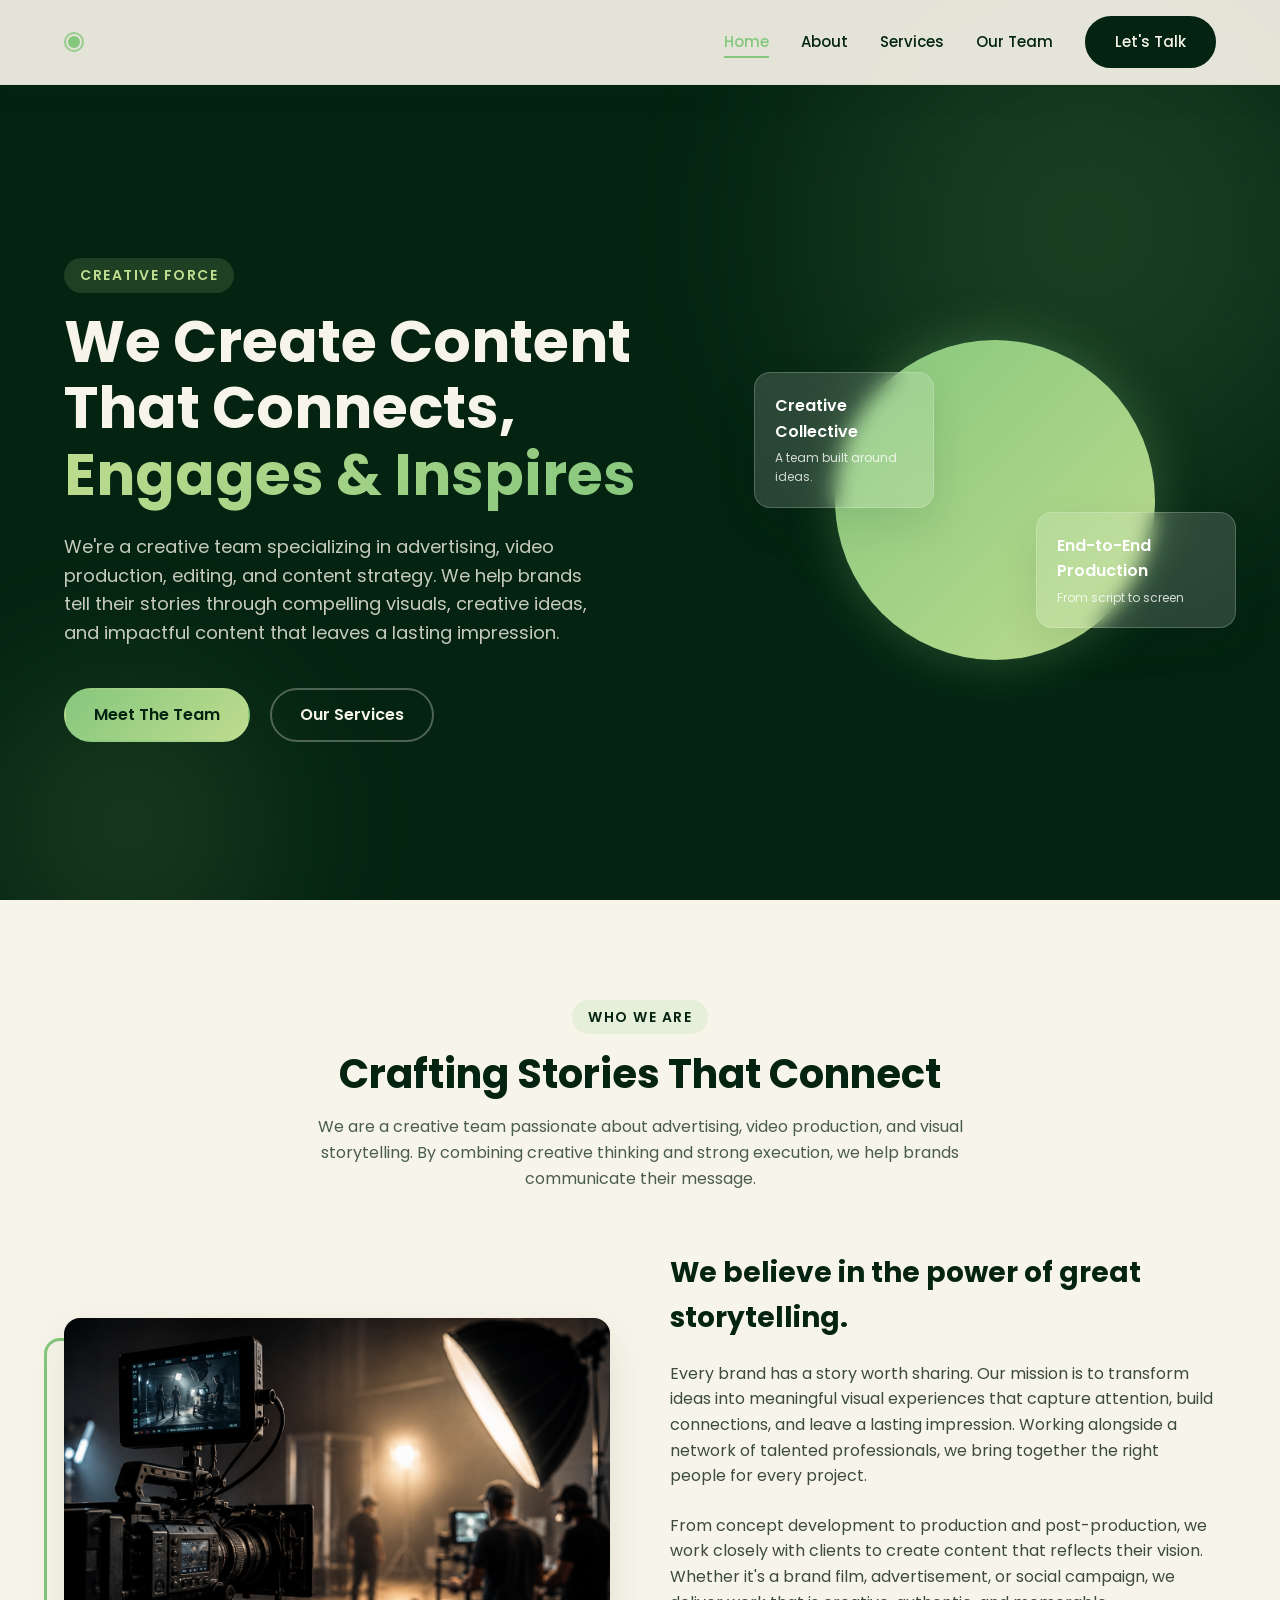
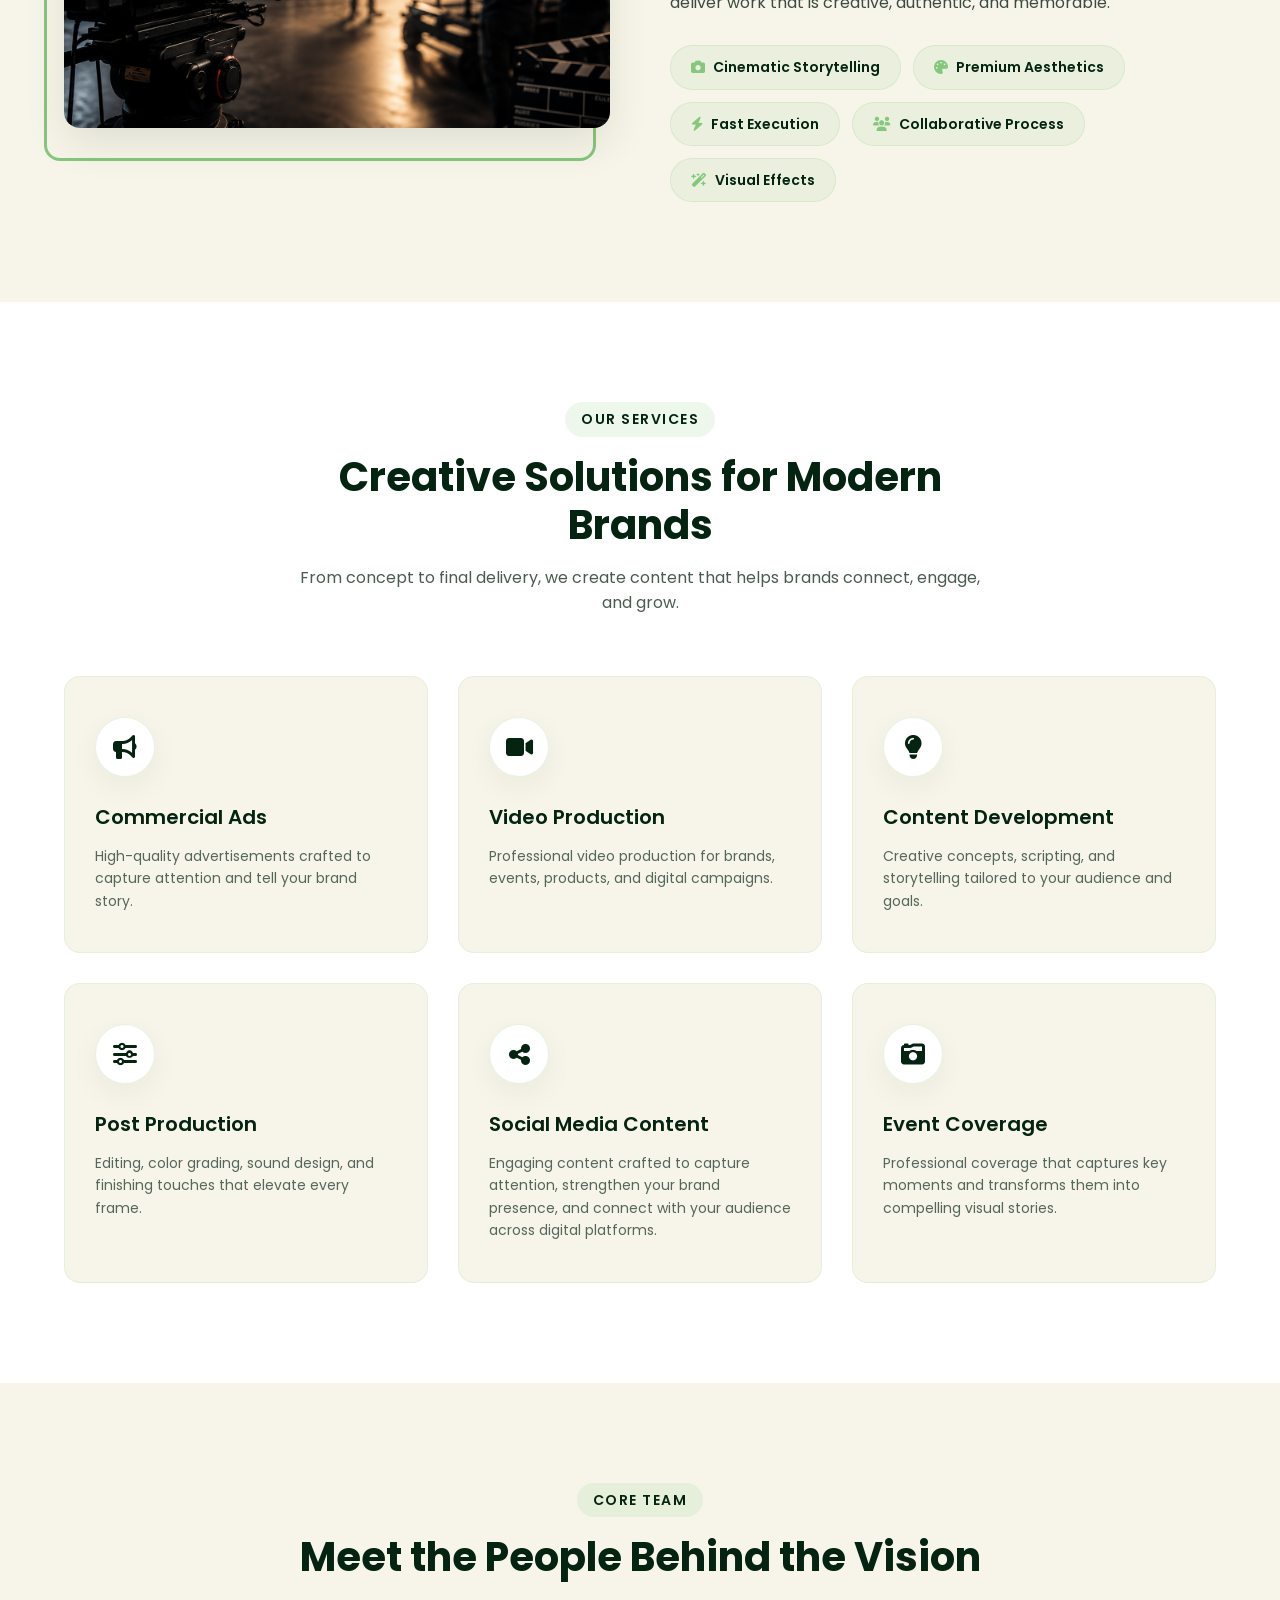
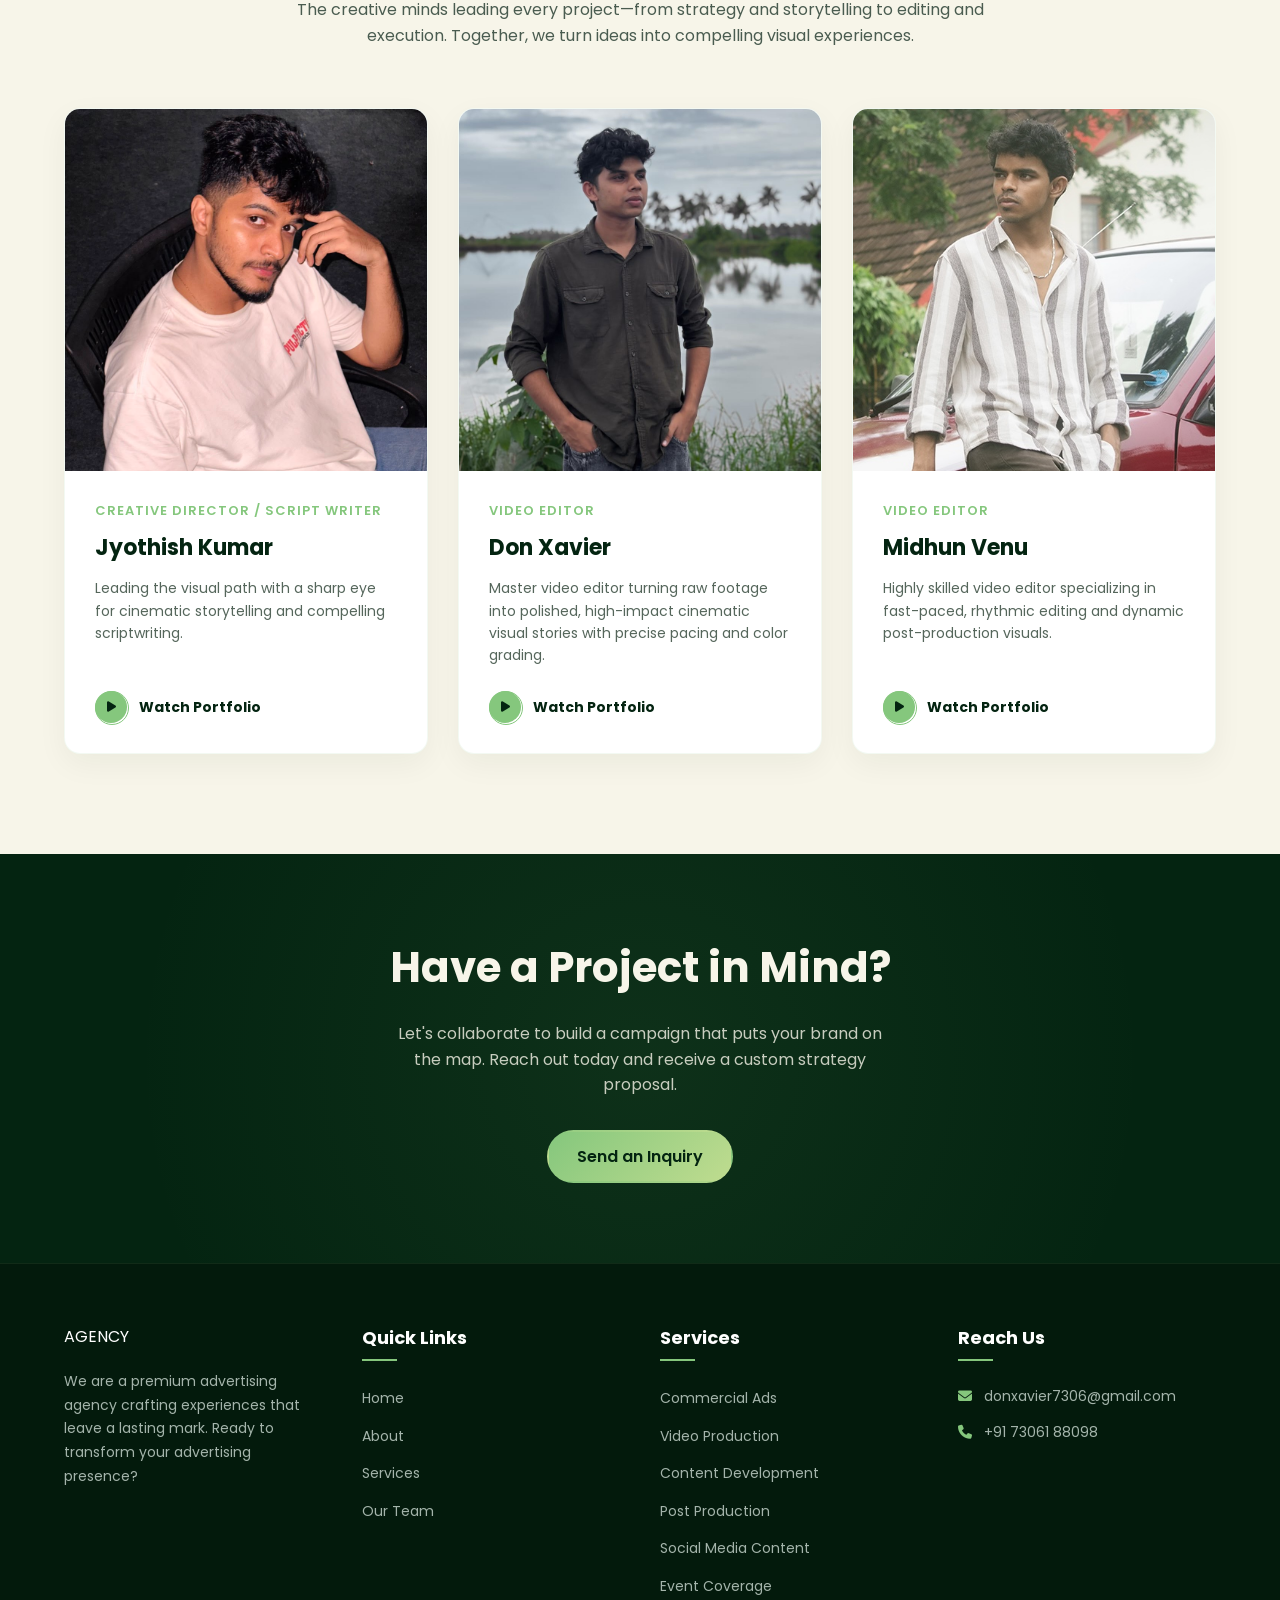
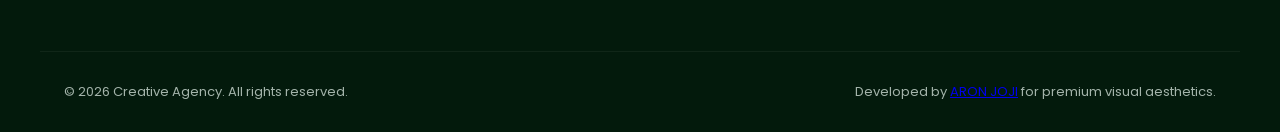
==== commit 73c6b98d: "Remove social media links from footer" ====
--- a/index.html
+++ b/index.html
@@ -235,12 +235,6 @@
         </a>
         <p>We are a premium advertising agency crafting experiences that leave a lasting mark. Ready to transform your
           advertising presence?</p>
-        <div class="social-links">
-          <a href="#" class="social-link"><i class="fa-brands fa-instagram"></i></a>
-          <a href="#" class="social-link"><i class="fa-brands fa-youtube"></i></a>
-          <a href="#" class="social-link"><i class="fa-brands fa-linkedin-in"></i></a>
-          <a href="#" class="social-link"><i class="fa-brands fa-twitter"></i></a>
-        </div>
       </div>
       <div class="footer-col">
         <h3>Quick Links</h3>
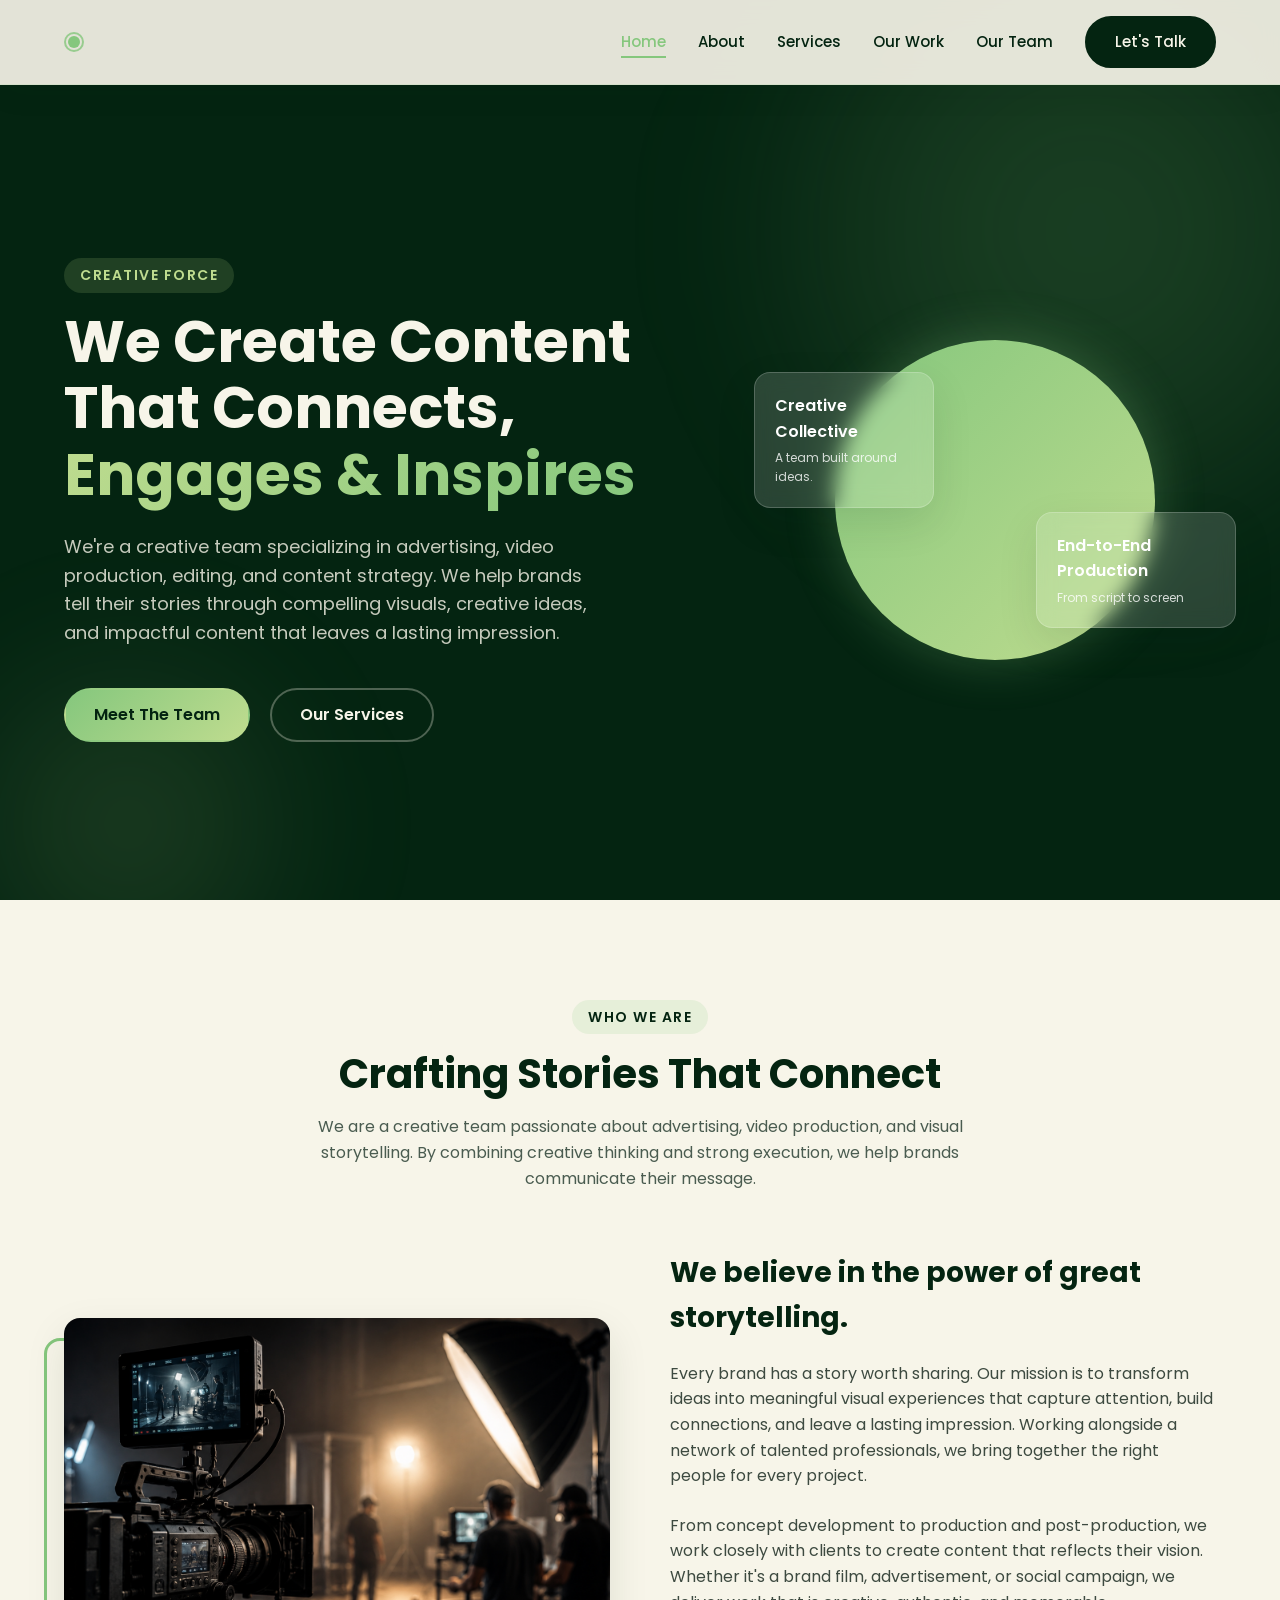
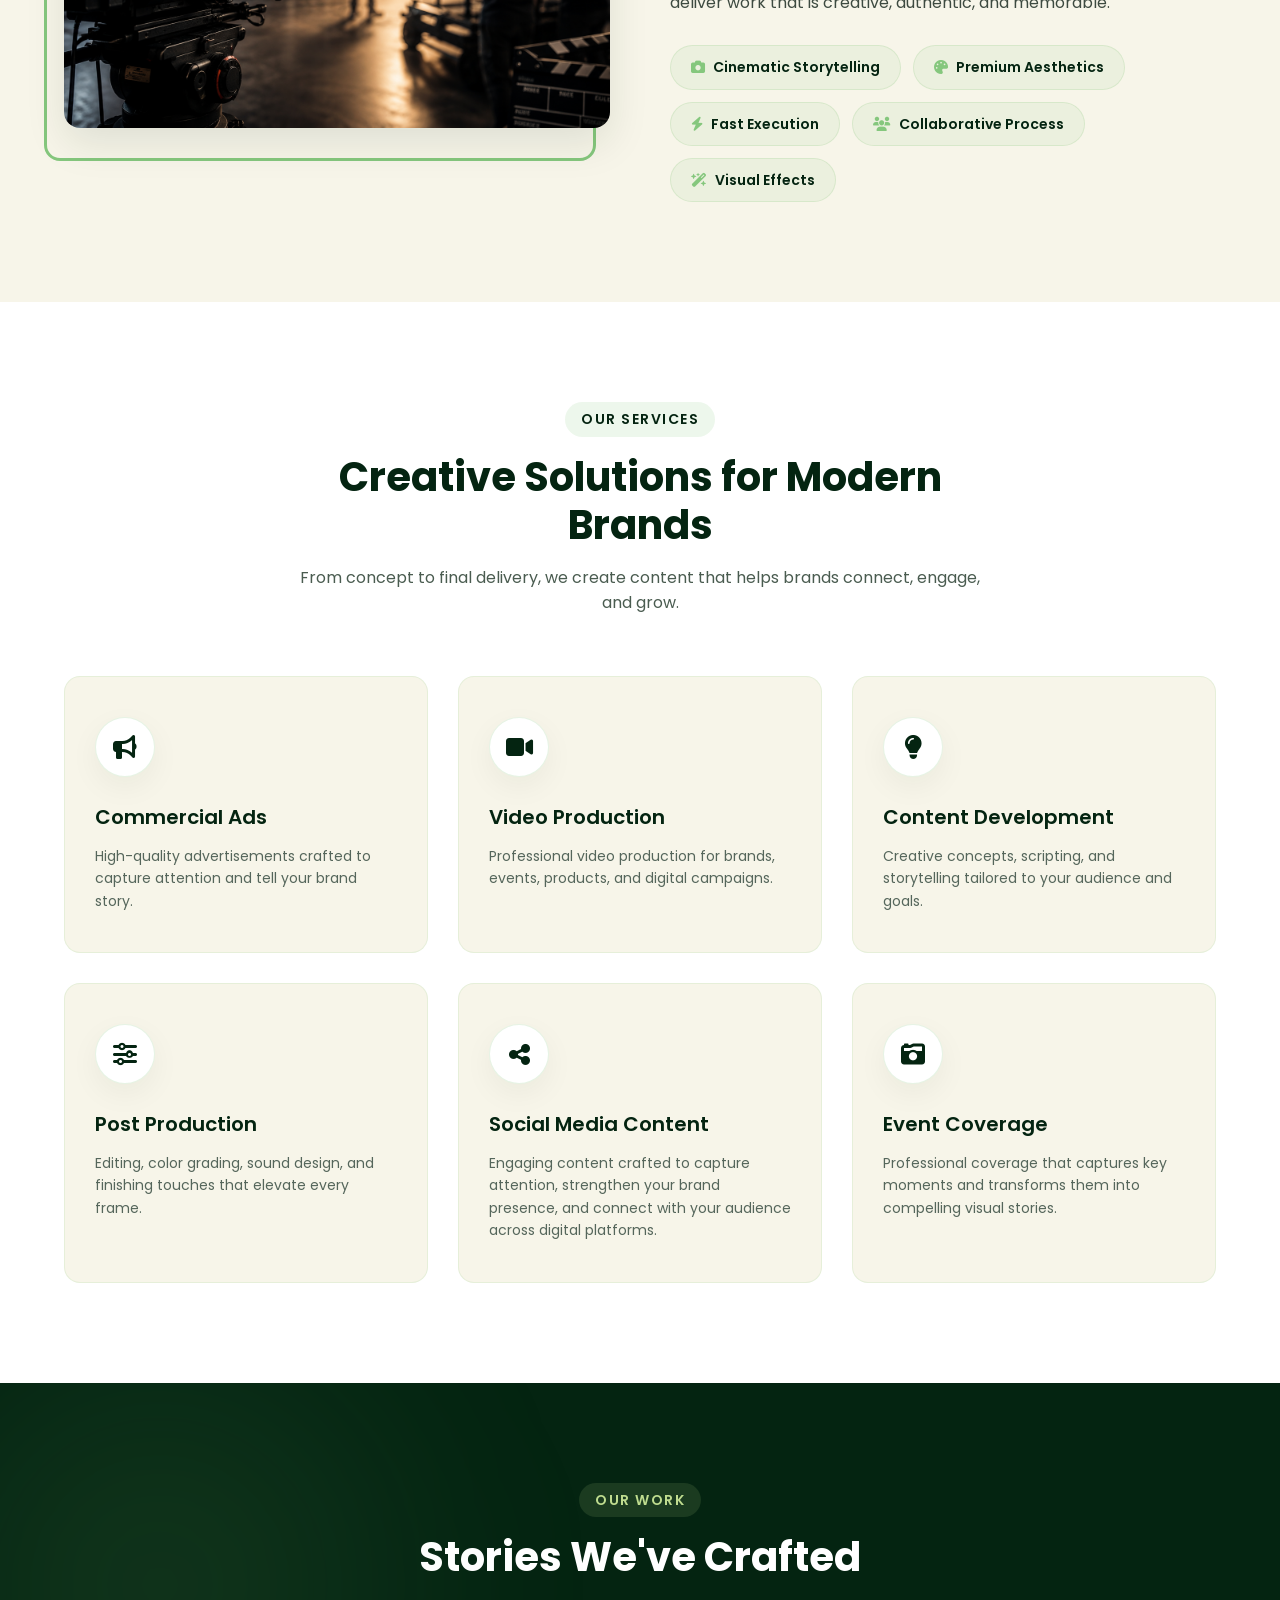
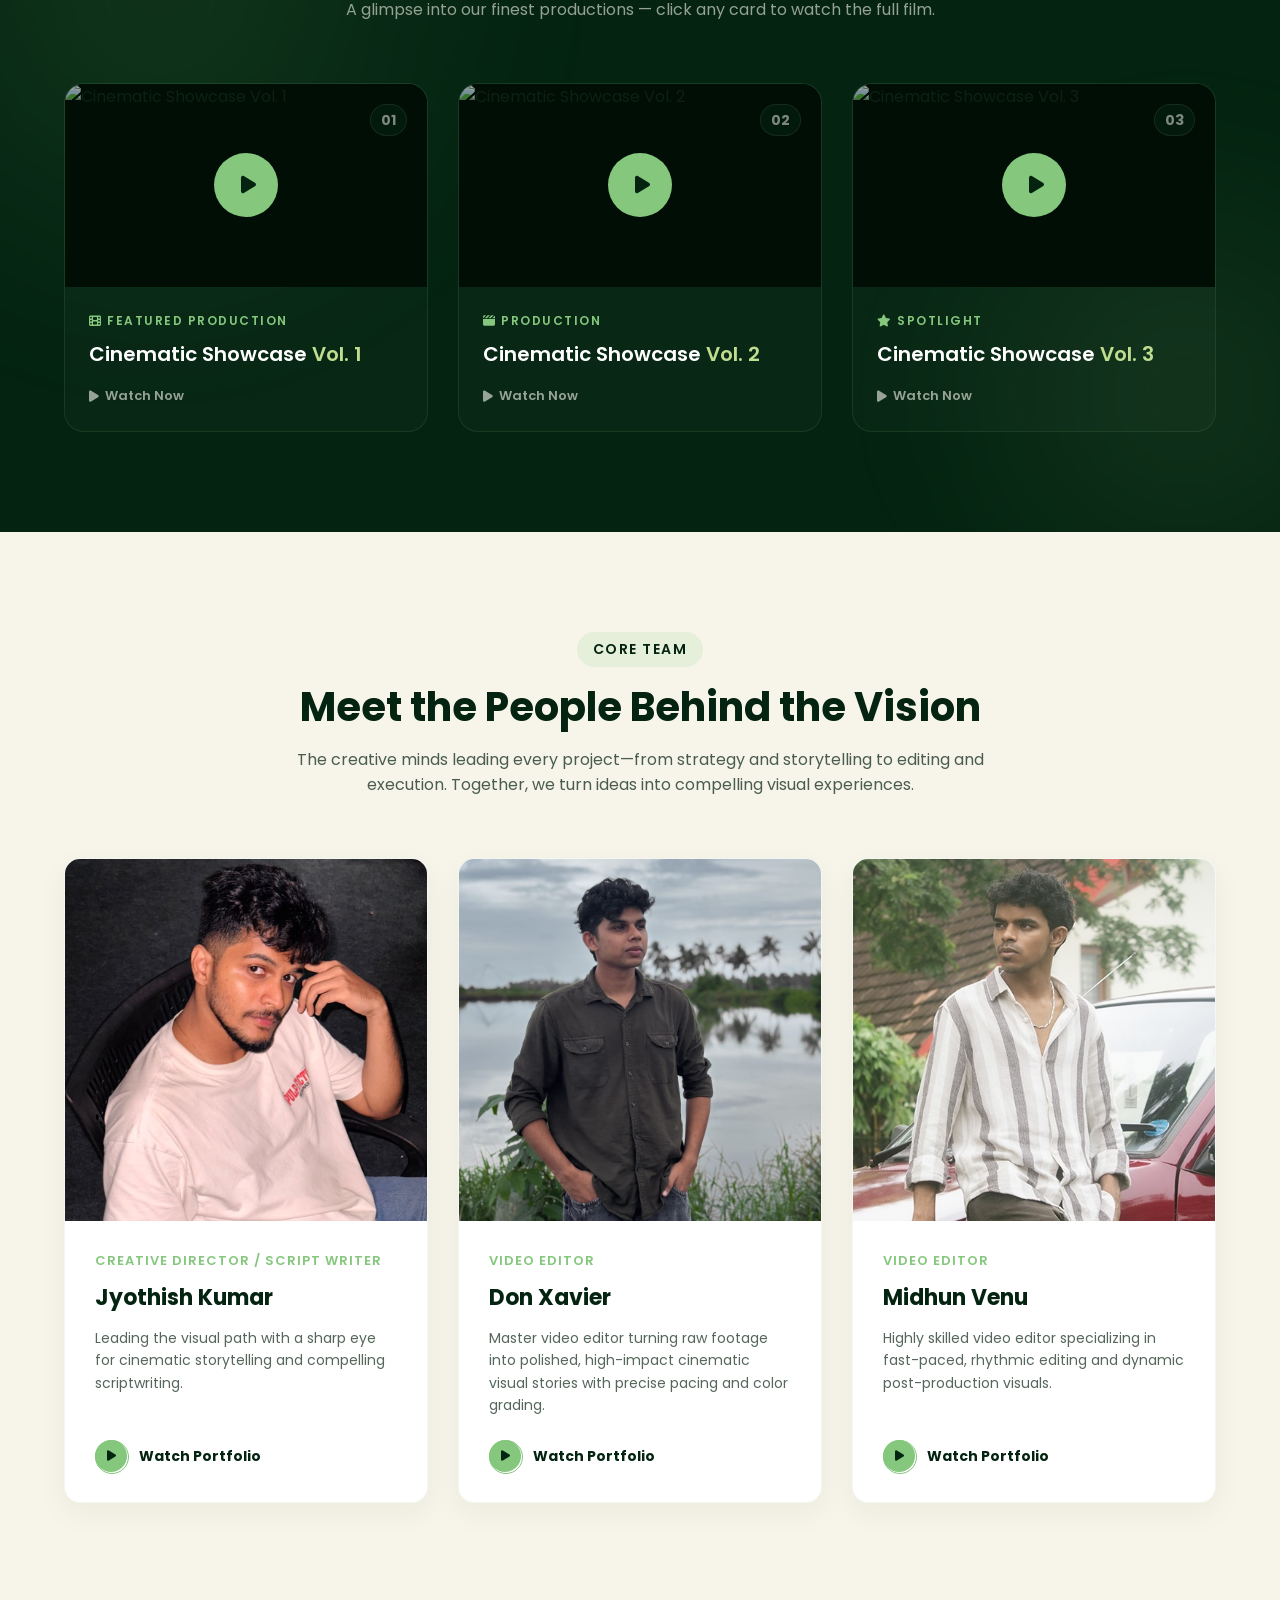
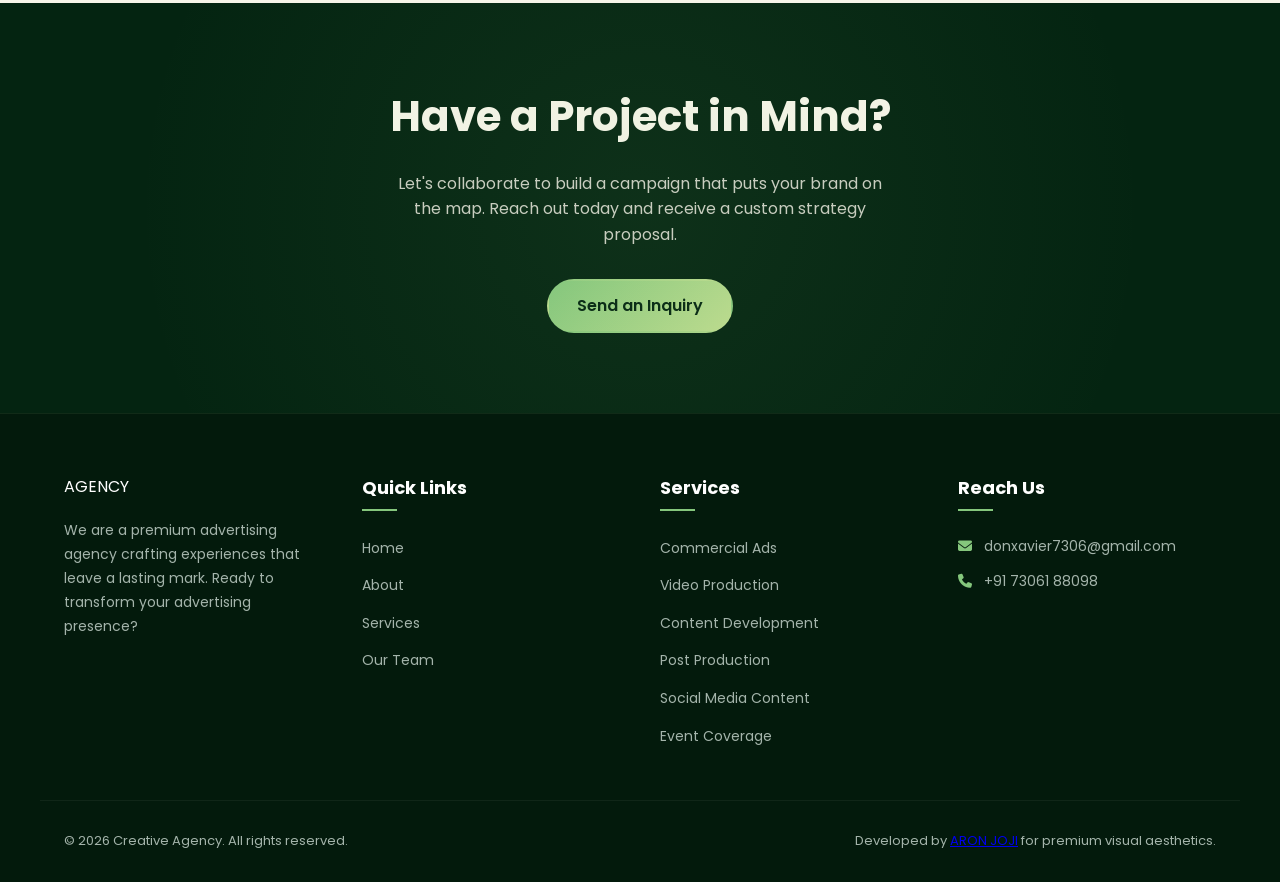
==== commit 6f56a1b5: "feat: add premium 3-video showcase to home page" ====
--- a/index.html
+++ b/index.html
@@ -23,6 +23,7 @@
         <li><a href="#home" class="active">Home</a></li>
         <li><a href="#about">About</a></li>
         <li><a href="#services">Services</a></li>
+        <li><a href="#our-work">Our Work</a></li>
         <li><a href="#team">Our Team</a></li>
         <li><a href="#contact" class="cta-btn">Let's Talk</a></li>
       </ul>
@@ -160,6 +161,95 @@
     </div>
   </section>
 
+  <!-- Our Work Section -->
+  <section class="our-work" id="our-work">
+    <div class="container">
+      <div class="section-header reveal">
+        <span class="section-tag" style="background:rgba(191,220,143,0.12);color:var(--accent-green);">OUR WORK</span>
+        <h2 style="color:var(--white);">Stories We've Crafted</h2>
+        <p style="color:rgba(247,245,233,0.6);">A glimpse into our finest productions — click any card to watch the full film.</p>
+      </div>
+
+      <div class="work-showcase">
+
+        <!-- Card 1 -->
+        <div class="work-card reveal"
+             data-src="https://drive.google.com/file/d/1bjCp3YRFFueSnJqKz-QO8-AC_BLxKyRA/preview"
+             role="button" tabindex="0" aria-label="Play Cinematic Showcase Vol. 1">
+          <div class="work-card__thumb">
+            <img src="https://drive.google.com/thumbnail?id=1bjCp3YRFFueSnJqKz-QO8-AC_BLxKyRA&sz=w1280"
+                 alt="Cinematic Showcase Vol. 1" class="work-card__img" loading="lazy">
+            <div class="work-card__overlay">
+              <div class="work-card__play-ring"></div>
+              <div class="work-card__play-btn"><i class="fa-solid fa-play"></i></div>
+            </div>
+            <span class="work-card__num">01</span>
+          </div>
+          <div class="work-card__body">
+            <span class="work-card__tag"><i class="fa-solid fa-film"></i> Featured Production</span>
+            <h3 class="work-card__title">Cinematic Showcase <em>Vol. 1</em></h3>
+            <span class="work-card__cta"><i class="fa-solid fa-play"></i> Watch Now</span>
+          </div>
+        </div>
+
+        <!-- Card 2 -->
+        <div class="work-card reveal"
+             data-src="https://drive.google.com/file/d/1F7KNJBigG-ToHN9fC2l_zxdu87LNyx--/preview"
+             style="transition-delay:0.12s"
+             role="button" tabindex="0" aria-label="Play Cinematic Showcase Vol. 2">
+          <div class="work-card__thumb">
+            <img src="https://drive.google.com/thumbnail?id=1F7KNJBigG-ToHN9fC2l_zxdu87LNyx--&sz=w1280"
+                 alt="Cinematic Showcase Vol. 2" class="work-card__img" loading="lazy">
+            <div class="work-card__overlay">
+              <div class="work-card__play-ring"></div>
+              <div class="work-card__play-btn"><i class="fa-solid fa-play"></i></div>
+            </div>
+            <span class="work-card__num">02</span>
+          </div>
+          <div class="work-card__body">
+            <span class="work-card__tag"><i class="fa-solid fa-clapperboard"></i> Production</span>
+            <h3 class="work-card__title">Cinematic Showcase <em>Vol. 2</em></h3>
+            <span class="work-card__cta"><i class="fa-solid fa-play"></i> Watch Now</span>
+          </div>
+        </div>
+
+        <!-- Card 3 -->
+        <div class="work-card reveal"
+             data-src="https://drive.google.com/file/d/1JcdqycmM4-pUrBTIGYiwgpglTwmLrRuy/preview"
+             style="transition-delay:0.24s"
+             role="button" tabindex="0" aria-label="Play Cinematic Showcase Vol. 3">
+          <div class="work-card__thumb">
+            <img src="https://drive.google.com/thumbnail?id=1JcdqycmM4-pUrBTIGYiwgpglTwmLrRuy&sz=w1280"
+                 alt="Cinematic Showcase Vol. 3" class="work-card__img" loading="lazy">
+            <div class="work-card__overlay">
+              <div class="work-card__play-ring"></div>
+              <div class="work-card__play-btn"><i class="fa-solid fa-play"></i></div>
+            </div>
+            <span class="work-card__num">03</span>
+          </div>
+          <div class="work-card__body">
+            <span class="work-card__tag"><i class="fa-solid fa-star"></i> Spotlight</span>
+            <h3 class="work-card__title">Cinematic Showcase <em>Vol. 3</em></h3>
+            <span class="work-card__cta"><i class="fa-solid fa-play"></i> Watch Now</span>
+          </div>
+        </div>
+
+      </div><!-- /work-showcase -->
+    </div>
+
+    <!-- Lightbox Modal -->
+    <div class="wl" id="work-lightbox" role="dialog" aria-modal="true" aria-label="Video player">
+      <div class="wl__backdrop" id="wl-backdrop"></div>
+      <div class="wl__box">
+        <button class="wl__close" id="wl-close" aria-label="Close video">
+          <i class="fa-solid fa-xmark"></i>
+        </button>
+        <div class="wl__frame">
+          <iframe id="wl-iframe" src="" allow="autoplay; fullscreen" allowfullscreen title="Video"></iframe>
+        </div>
+      </div>
+    </div>
+  </section>
   <!-- Team Section -->
   <section class="team" id="team">
     <div class="container">
--- a/css/styles.css
+++ b/css/styles.css
@@ -1192,17 +1192,306 @@
   font-size: 13px;
 }
 
-/* Animations for JS */
-.reveal {
+/* ===== Our Work Section ===== */
+.our-work {
+  padding: 100px 0;
+  background-color: var(--dark-green);
+  position: relative;
+  overflow: hidden;
+}
+
+.our-work::before {
+  content: '';
+  position: absolute;
+  top: -20%;
+  left: -15%;
+  width: 55vw;
+  height: 55vw;
+  border-radius: 50%;
+  background: radial-gradient(circle, rgba(133,199,125,0.12) 0%, transparent 70%);
+  filter: blur(80px);
+  pointer-events: none;
+}
+
+.our-work::after {
+  content: '';
+  position: absolute;
+  bottom: -20%;
+  right: -15%;
+  width: 45vw;
+  height: 45vw;
+  border-radius: 50%;
+  background: radial-gradient(circle, rgba(191,220,143,0.08) 0%, transparent 70%);
+  filter: blur(60px);
+  pointer-events: none;
+}
+
+.work-showcase {
+  display: grid;
+  grid-template-columns: repeat(3, 1fr);
+  gap: 30px;
+  position: relative;
+  z-index: 2;
+}
+
+/* Card General Style */
+.work-card {
+  background: rgba(255, 255, 255, 0.02);
+  border: 1px solid rgba(133, 199, 125, 0.12);
+  border-radius: 20px;
+  overflow: hidden;
+  display: flex;
+  flex-direction: column;
+  transition: transform 0.4s cubic-bezier(0.16, 1, 0.3, 1), border-color 0.4s ease, box-shadow 0.4s ease;
+  cursor: pointer;
+  outline: none;
+}
+
+.work-card:hover, .work-card:focus-within {
+  transform: translateY(-6px);
+  border-color: rgba(133, 199, 125, 0.4);
+  box-shadow: 0 20px 40px rgba(0, 0, 0, 0.35);
+}
+
+.work-card__thumb {
+  position: relative;
+  width: 100%;
+  aspect-ratio: 16 / 9;
+  overflow: hidden;
+  background: #000;
+}
+
+.work-card__img {
+  width: 100%;
+  height: 100%;
+  object-fit: cover;
+  transition: transform 0.6s cubic-bezier(0.16, 1, 0.3, 1);
+}
+
+.work-card:hover .work-card__img {
+  transform: scale(1.05);
+}
+
+.work-card__overlay {
+  position: absolute;
+  inset: 0;
+  background: rgba(4, 36, 17, 0.4);
+  display: flex;
+  align-items: center;
+  justify-content: center;
+  transition: background 0.3s ease;
+}
+
+.work-card:hover .work-card__overlay {
+  background: rgba(4, 36, 17, 0.6);
+}
+
+.work-card__play-btn {
+  width: 64px;
+  height: 64px;
+  background: var(--primary-green);
+  color: var(--dark-green);
+  border-radius: 50%;
+  display: flex;
+  align-items: center;
+  justify-content: center;
+  font-size: 20px;
+  z-index: 2;
+  transition: transform 0.4s cubic-bezier(0.175, 0.885, 0.32, 1.275), background 0.3s ease;
+}
+
+.work-card__play-btn i {
+  margin-left: 4px;
+}
+
+.work-card__play-ring {
+  position: absolute;
+  width: 80px;
+  height: 80px;
+  border: 1px solid rgba(133, 199, 125, 0.4);
+  border-radius: 50%;
+  z-index: 1;
+  transition: transform 0.4s ease, opacity 0.4s ease;
   opacity: 0;
-  transform: translateY(30px);
-  transition: opacity 0.8s ease, transform 0.8s cubic-bezier(0.16, 1, 0.3, 1);
-}
-
-.reveal.active {
+}
+
+.work-card:hover .work-card__play-btn {
+  transform: scale(1.1);
+  background: var(--accent-green);
+}
+
+.work-card:hover .work-card__play-ring {
+  transform: scale(1.15);
   opacity: 1;
-  transform: translateY(0);
-}
+}
+
+.work-card__num {
+  position: absolute;
+  top: 20px;
+  right: 20px;
+  font-size: 14px;
+  font-weight: 700;
+  color: rgba(247, 245, 233, 0.5);
+  background: rgba(4, 36, 17, 0.6);
+  backdrop-filter: blur(4px);
+  padding: 4px 10px;
+  border-radius: 20px;
+  border: 1px solid rgba(255, 255, 255, 0.08);
+}
+
+.work-card__body {
+  padding: 24px;
+  display: flex;
+  flex-direction: column;
+  gap: 8px;
+}
+
+.work-card__tag {
+  font-size: 12px;
+  font-weight: 600;
+  text-transform: uppercase;
+  letter-spacing: 1.5px;
+  color: var(--primary-green);
+}
+
+.work-card__title {
+  font-size: 20px;
+  font-weight: 600;
+  color: var(--white);
+}
+
+.work-card__title em {
+  font-style: normal;
+  color: var(--accent-green);
+}
+
+.work-card__cta {
+  font-size: 13px;
+  font-weight: 600;
+  color: rgba(247, 245, 233, 0.6);
+  display: inline-flex;
+  align-items: center;
+  gap: 6px;
+  margin-top: 8px;
+  transition: color 0.3s ease;
+}
+
+.work-card:hover .work-card__cta {
+  color: var(--primary-green);
+}
+
+
+/* Lightbox Modal (wl) */
+.wl {
+  position: fixed;
+  inset: 0;
+  z-index: 2000;
+  display: flex;
+  align-items: center;
+  justify-content: center;
+  opacity: 0;
+  pointer-events: none;
+  transition: opacity 0.4s ease;
+}
+
+.wl.active {
+  opacity: 1;
+  pointer-events: auto;
+}
+
+.wl__backdrop {
+  position: absolute;
+  inset: 0;
+  background: rgba(4, 36, 17, 0.94);
+  backdrop-filter: blur(16px);
+  -webkit-backdrop-filter: blur(16px);
+}
+
+.wl__box {
+  position: relative;
+  width: 90%;
+  max-width: 1100px;
+  aspect-ratio: 16 / 9;
+  background: #000;
+  border-radius: 20px;
+  overflow: hidden;
+  box-shadow: 0 30px 70px rgba(0, 0, 0, 0.7);
+  border: 1px solid rgba(133, 199, 125, 0.2);
+  transform: scale(0.95);
+  transition: transform 0.4s cubic-bezier(0.16, 1, 0.3, 1);
+  z-index: 2;
+}
+
+.wl.active .wl__box {
+  transform: scale(1);
+}
+
+.wl__close {
+  position: absolute;
+  top: 20px;
+  right: 20px;
+  width: 44px;
+  height: 44px;
+  background: rgba(255, 255, 255, 0.08);
+  border: 1px solid rgba(255, 255, 255, 0.15);
+  border-radius: 50%;
+  color: var(--white);
+  font-size: 18px;
+  display: flex;
+  align-items: center;
+  justify-content: center;
+  cursor: pointer;
+  transition: all 0.3s ease;
+  z-index: 10;
+}
+
+.wl__close:hover {
+  background: var(--primary-green);
+  color: var(--dark-green);
+  border-color: var(--primary-green);
+}
+
+.wl__frame {
+  width: 100%;
+  height: 100%;
+}
+
+.wl__frame iframe {
+  width: 100%;
+  height: 100%;
+  border: none;
+}
+
+/* Responsive showcase rules */
+@media (max-width: 991px) {
+  .work-showcase {
+    grid-template-columns: repeat(2, 1fr);
+    gap: 24px;
+  }
+}
+
+@media (max-width: 768px) {
+  .work-showcase {
+    grid-template-columns: 1fr;
+    gap: 20px;
+  }
+}
+
+@media (max-width: 768px) {
+  .wl__box {
+    width: 95%;
+    border-radius: 12px;
+  }
+  
+  .wl__close {
+    top: 15px;
+    right: 15px;
+    width: 36px;
+    height: 36px;
+    font-size: 14px;
+  }
+}
+
 
 /* Mobile responsive adjustments */
 @media (max-width: 991px) {
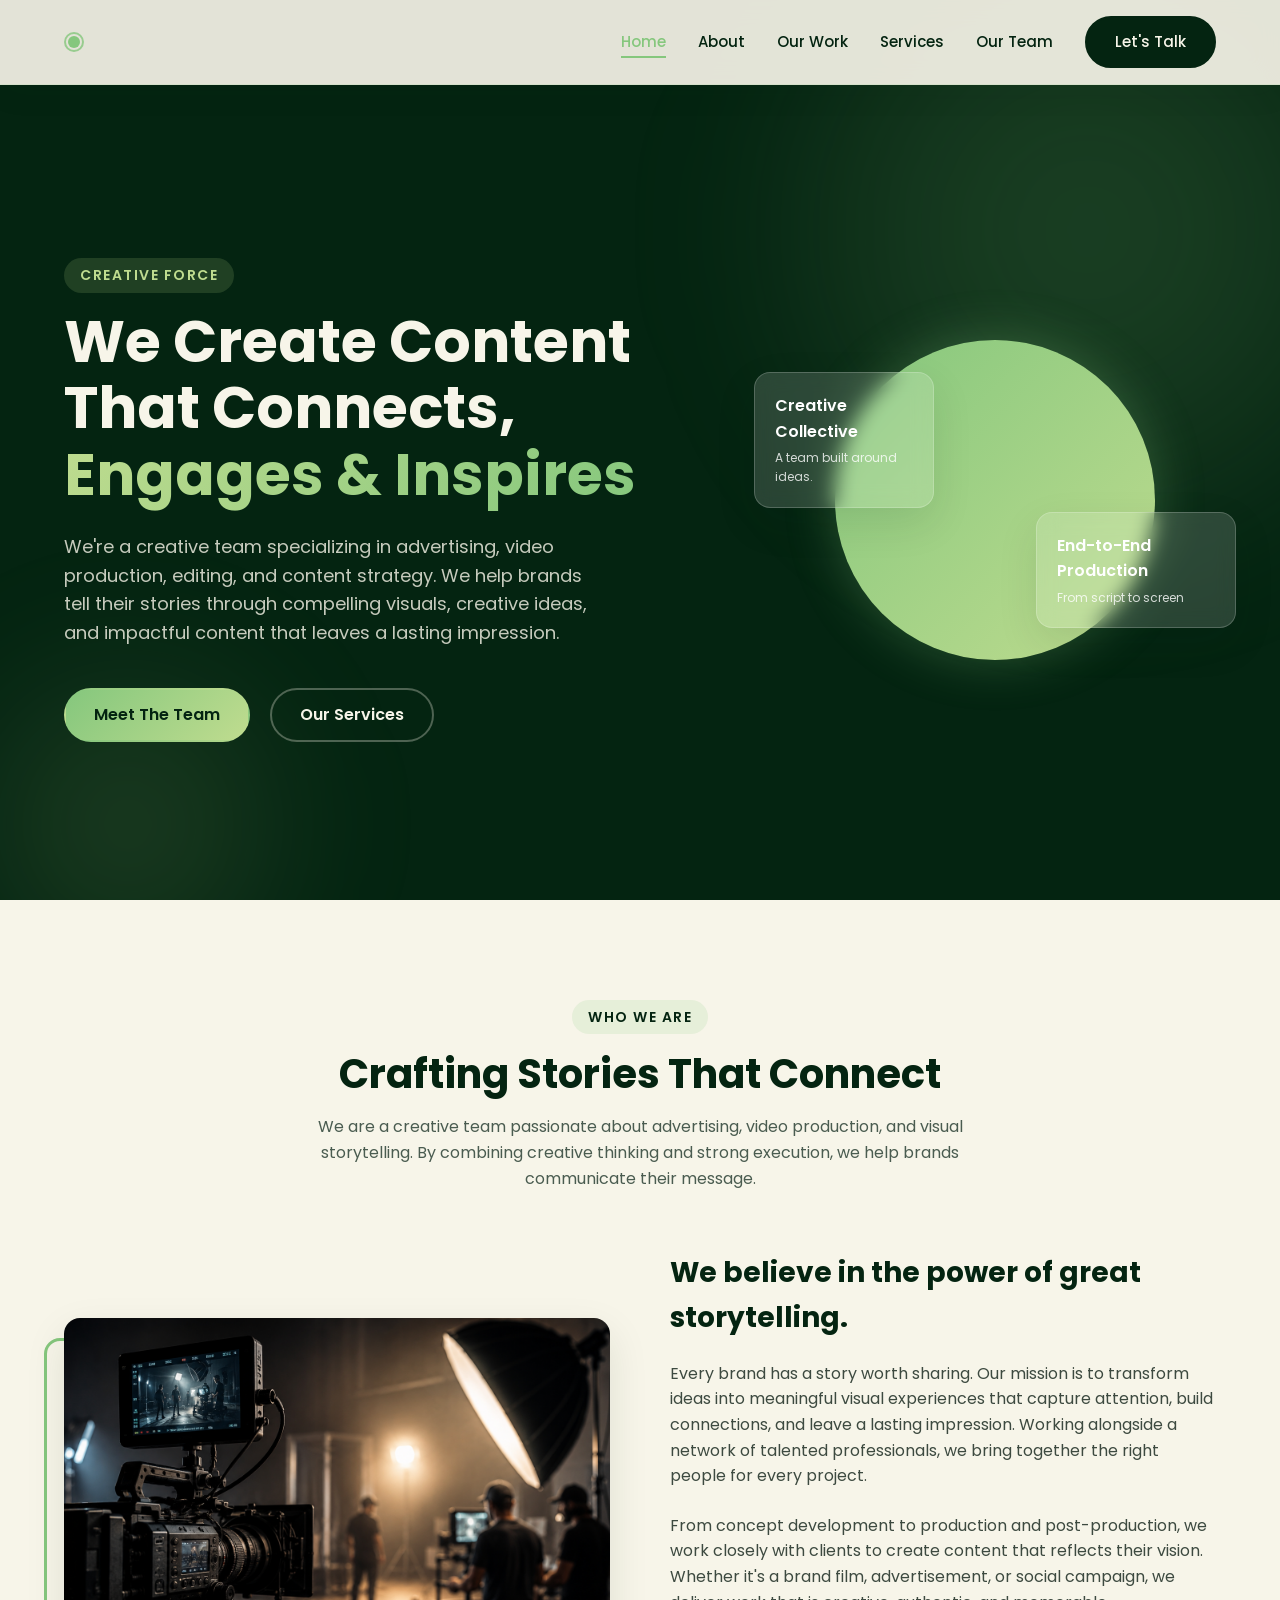
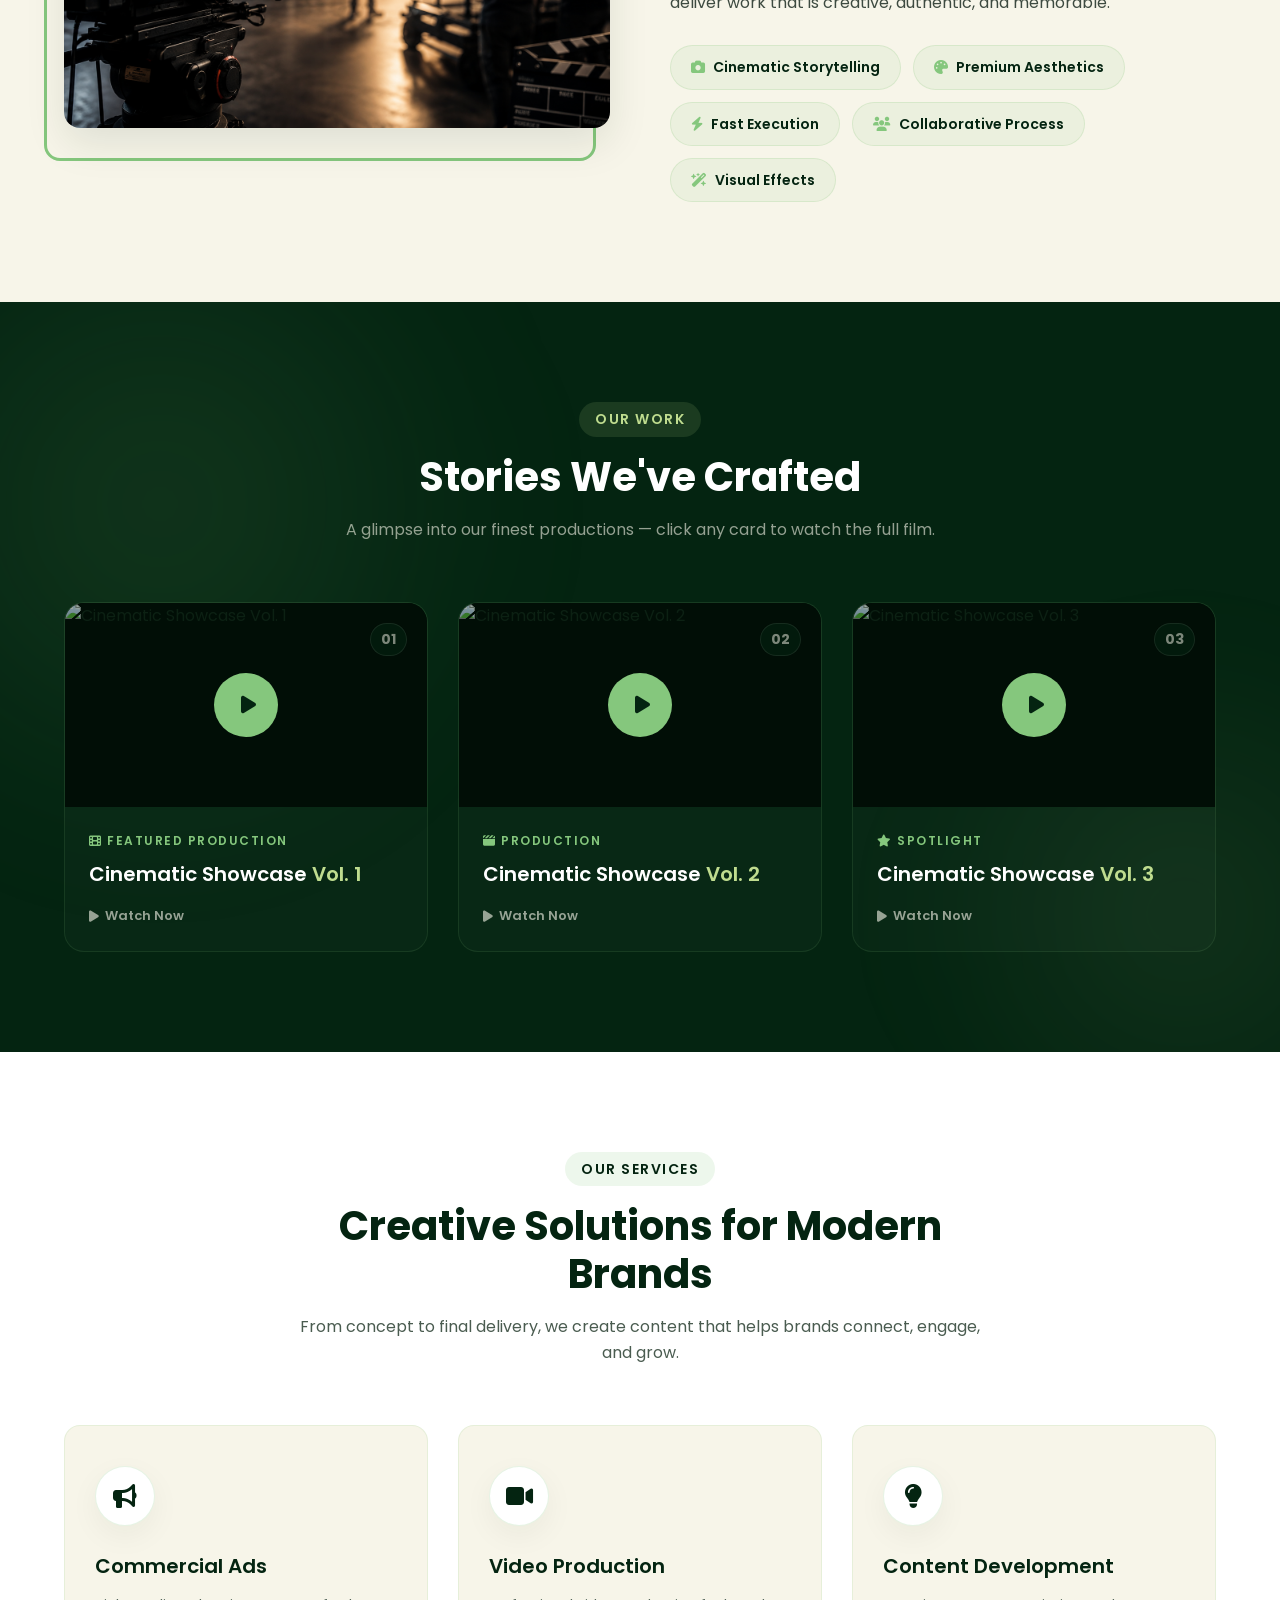
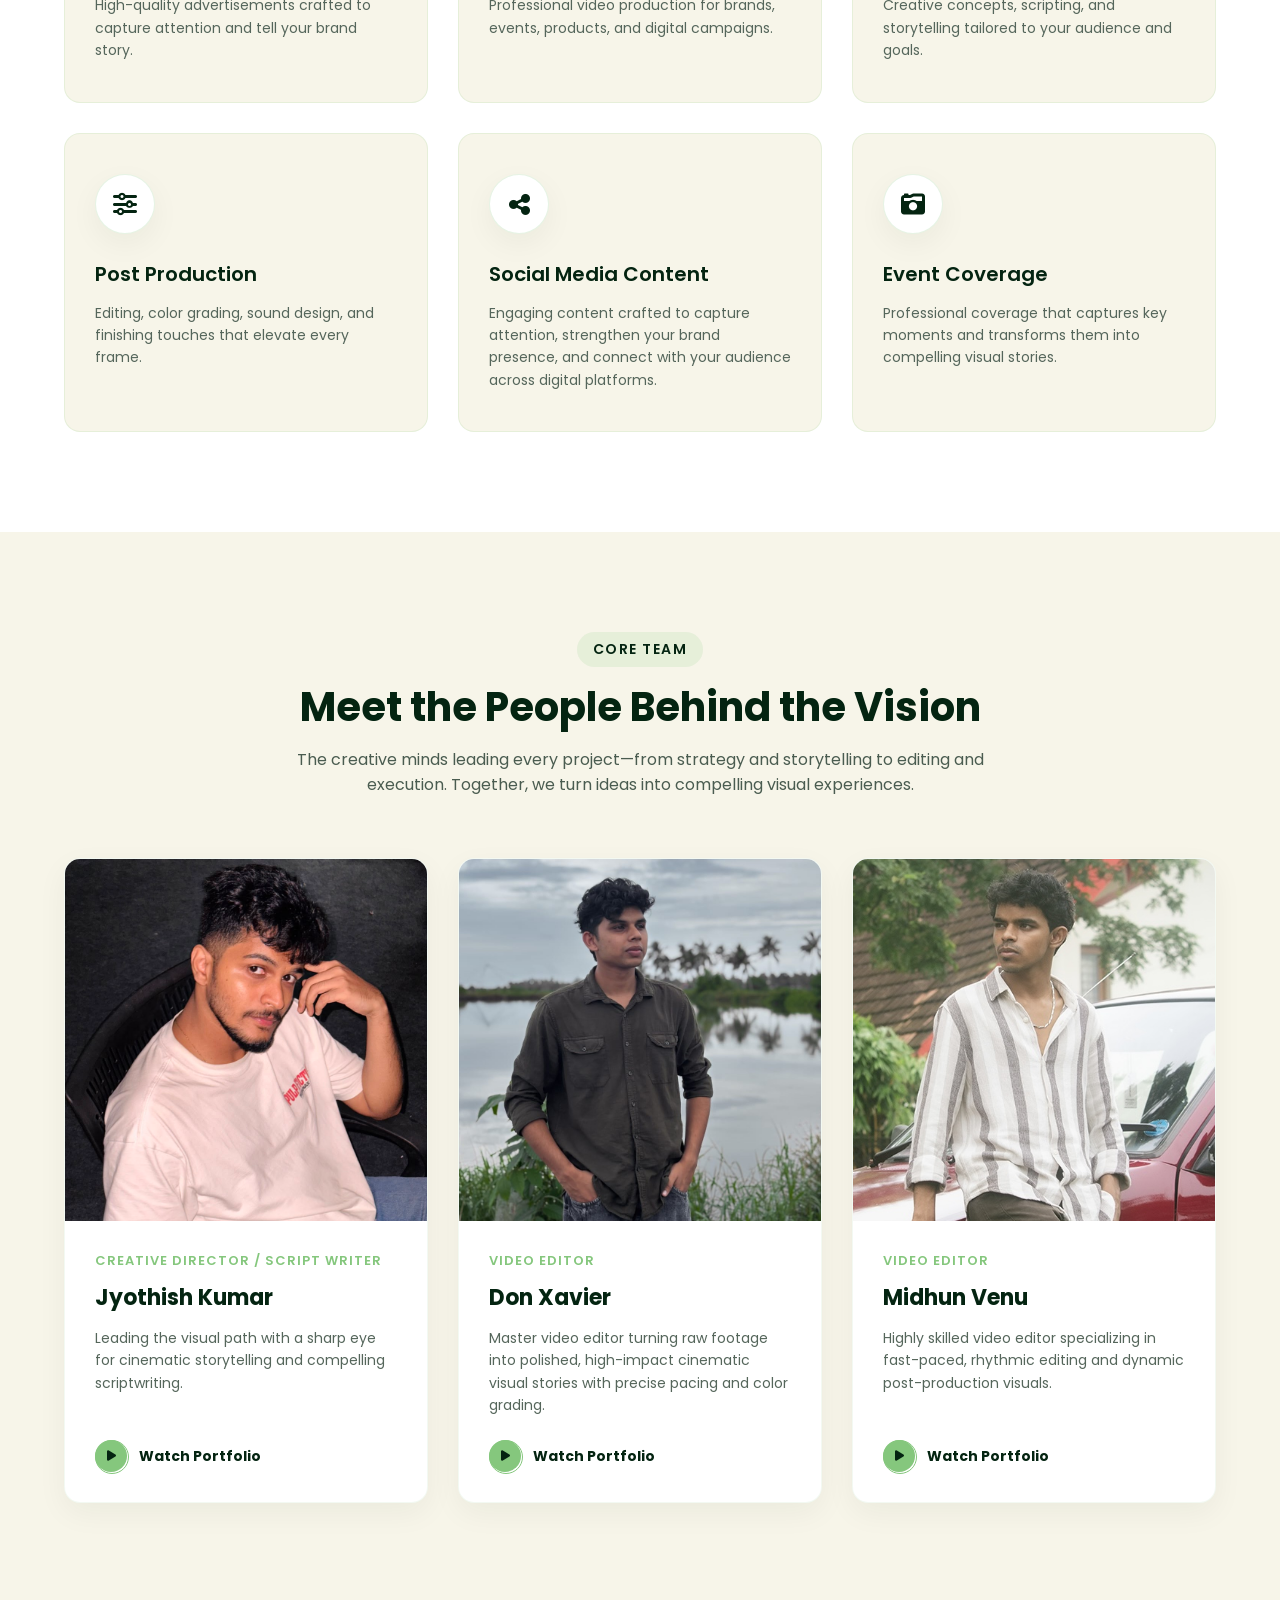
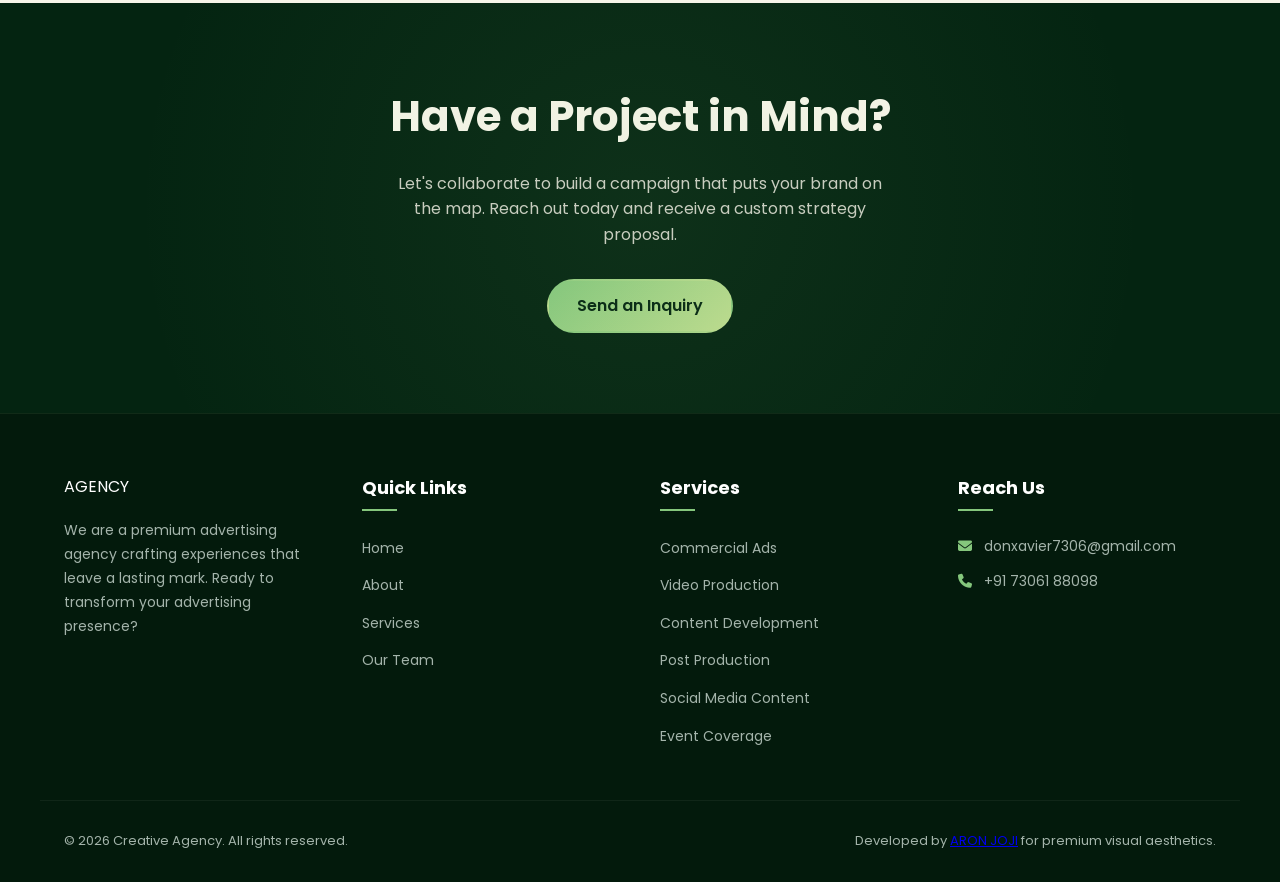
==== commit 848abd66: "style: move Our Work section to follow immediately after About" ====
--- a/index.html
+++ b/index.html
@@ -22,8 +22,8 @@
       <ul class="nav-links" id="nav-links">
         <li><a href="#home" class="active">Home</a></li>
         <li><a href="#about">About</a></li>
+        <li><a href="#our-work">Our Work</a></li>
         <li><a href="#services">Services</a></li>
-        <li><a href="#our-work">Our Work</a></li>
         <li><a href="#team">Our Team</a></li>
         <li><a href="#contact" class="cta-btn">Let's Talk</a></li>
       </ul>
@@ -99,68 +99,6 @@
     </div>
   </section>
 
-  <!-- Services Section -->
-  <section class="services" id="services">
-    <div class="container">
-      <div class="section-header reveal">
-        <span class="section-tag">OUR SERVICES</span>
-        <h2>Creative Solutions for Modern Brands</h2>
-        <p>From concept to final delivery, we create content that helps brands connect, engage, and grow.</p>
-      </div>
-
-      <div class="services-grid">
-        <div class="service-card reveal">
-          <div class="service-icon">
-            <i class="fa-solid fa-bullhorn"></i>
-          </div>
-          <h3>Commercial Ads</h3>
-          <p>High-quality advertisements crafted to capture attention and tell your brand story.</p>
-        </div>
-
-        <div class="service-card reveal">
-          <div class="service-icon">
-            <i class="fa-solid fa-video"></i>
-          </div>
-          <h3>Video Production</h3>
-          <p>Professional video production for brands, events, products, and digital campaigns.</p>
-        </div>
-
-        <div class="service-card reveal">
-          <div class="service-icon">
-            <i class="fa-solid fa-lightbulb"></i>
-          </div>
-          <h3>Content Development</h3>
-          <p>Creative concepts, scripting, and storytelling tailored to your audience and goals.</p>
-        </div>
-
-        <div class="service-card reveal">
-          <div class="service-icon">
-            <i class="fa-solid fa-sliders"></i>
-          </div>
-          <h3>Post Production</h3>
-          <p>Editing, color grading, sound design, and finishing touches that elevate every frame.</p>
-        </div>
-
-        <div class="service-card reveal">
-          <div class="service-icon">
-            <i class="fa-solid fa-share-nodes"></i>
-          </div>
-          <h3>Social Media Content</h3>
-          <p>Engaging content crafted to capture attention, strengthen your brand presence, and connect with your
-            audience across digital platforms.</p>
-        </div>
-
-        <div class="service-card reveal">
-          <div class="service-icon">
-            <i class="fa-solid fa-camera-retro"></i>
-          </div>
-          <h3>Event Coverage</h3>
-          <p>Professional coverage that captures key moments and transforms them into compelling visual stories.</p>
-        </div>
-      </div>
-    </div>
-  </section>
-
   <!-- Our Work Section -->
   <section class="our-work" id="our-work">
     <div class="container">
@@ -250,6 +188,69 @@
       </div>
     </div>
   </section>
+
+  <!-- Services Section -->
+  <section class="services" id="services">
+    <div class="container">
+      <div class="section-header reveal">
+        <span class="section-tag">OUR SERVICES</span>
+        <h2>Creative Solutions for Modern Brands</h2>
+        <p>From concept to final delivery, we create content that helps brands connect, engage, and grow.</p>
+      </div>
+
+      <div class="services-grid">
+        <div class="service-card reveal">
+          <div class="service-icon">
+            <i class="fa-solid fa-bullhorn"></i>
+          </div>
+          <h3>Commercial Ads</h3>
+          <p>High-quality advertisements crafted to capture attention and tell your brand story.</p>
+        </div>
+
+        <div class="service-card reveal">
+          <div class="service-icon">
+            <i class="fa-solid fa-video"></i>
+          </div>
+          <h3>Video Production</h3>
+          <p>Professional video production for brands, events, products, and digital campaigns.</p>
+        </div>
+
+        <div class="service-card reveal">
+          <div class="service-icon">
+            <i class="fa-solid fa-lightbulb"></i>
+          </div>
+          <h3>Content Development</h3>
+          <p>Creative concepts, scripting, and storytelling tailored to your audience and goals.</p>
+        </div>
+
+        <div class="service-card reveal">
+          <div class="service-icon">
+            <i class="fa-solid fa-sliders"></i>
+          </div>
+          <h3>Post Production</h3>
+          <p>Editing, color grading, sound design, and finishing touches that elevate every frame.</p>
+        </div>
+
+        <div class="service-card reveal">
+          <div class="service-icon">
+            <i class="fa-solid fa-share-nodes"></i>
+          </div>
+          <h3>Social Media Content</h3>
+          <p>Engaging content crafted to capture attention, strengthen your brand presence, and connect with your
+            audience across digital platforms.</p>
+        </div>
+
+        <div class="service-card reveal">
+          <div class="service-icon">
+            <i class="fa-solid fa-camera-retro"></i>
+          </div>
+          <h3>Event Coverage</h3>
+          <p>Professional coverage that captures key moments and transforms them into compelling visual stories.</p>
+        </div>
+      </div>
+    </div>
+  </section>
+
   <!-- Team Section -->
   <section class="team" id="team">
     <div class="container">
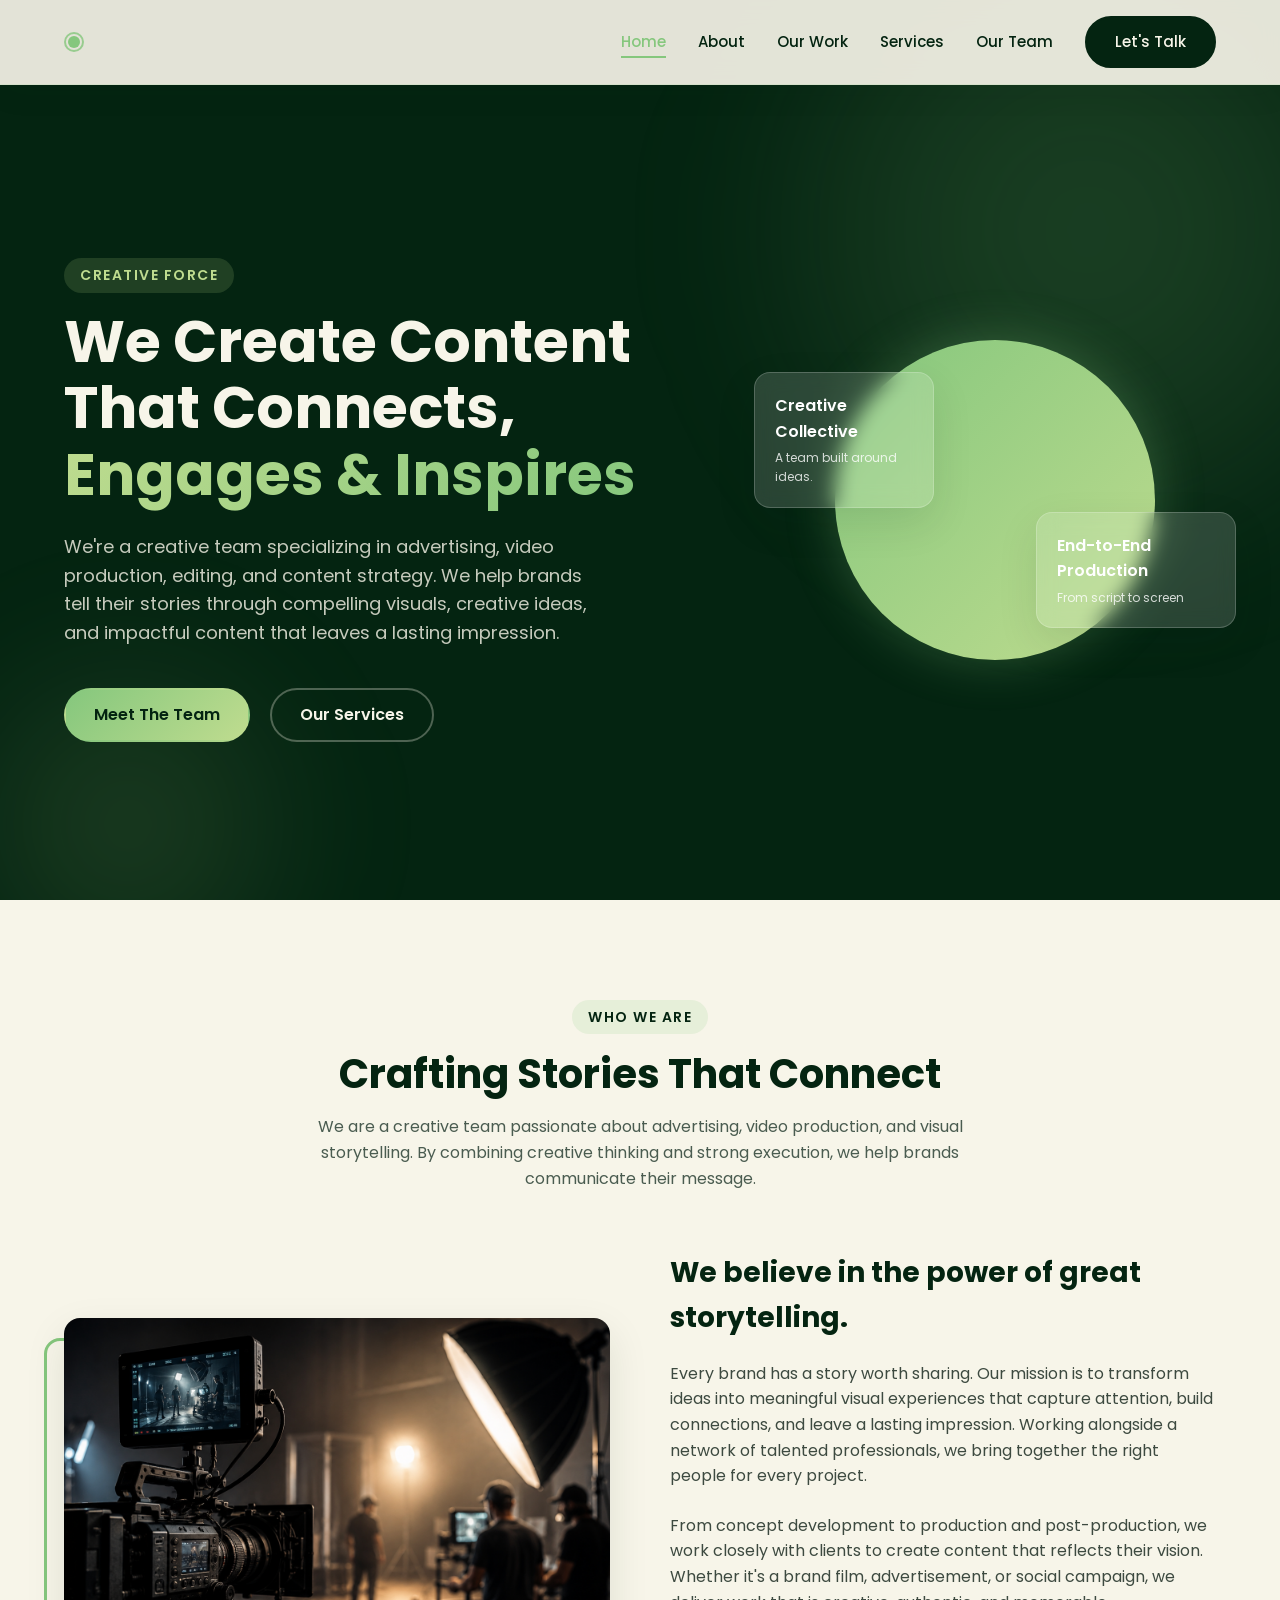
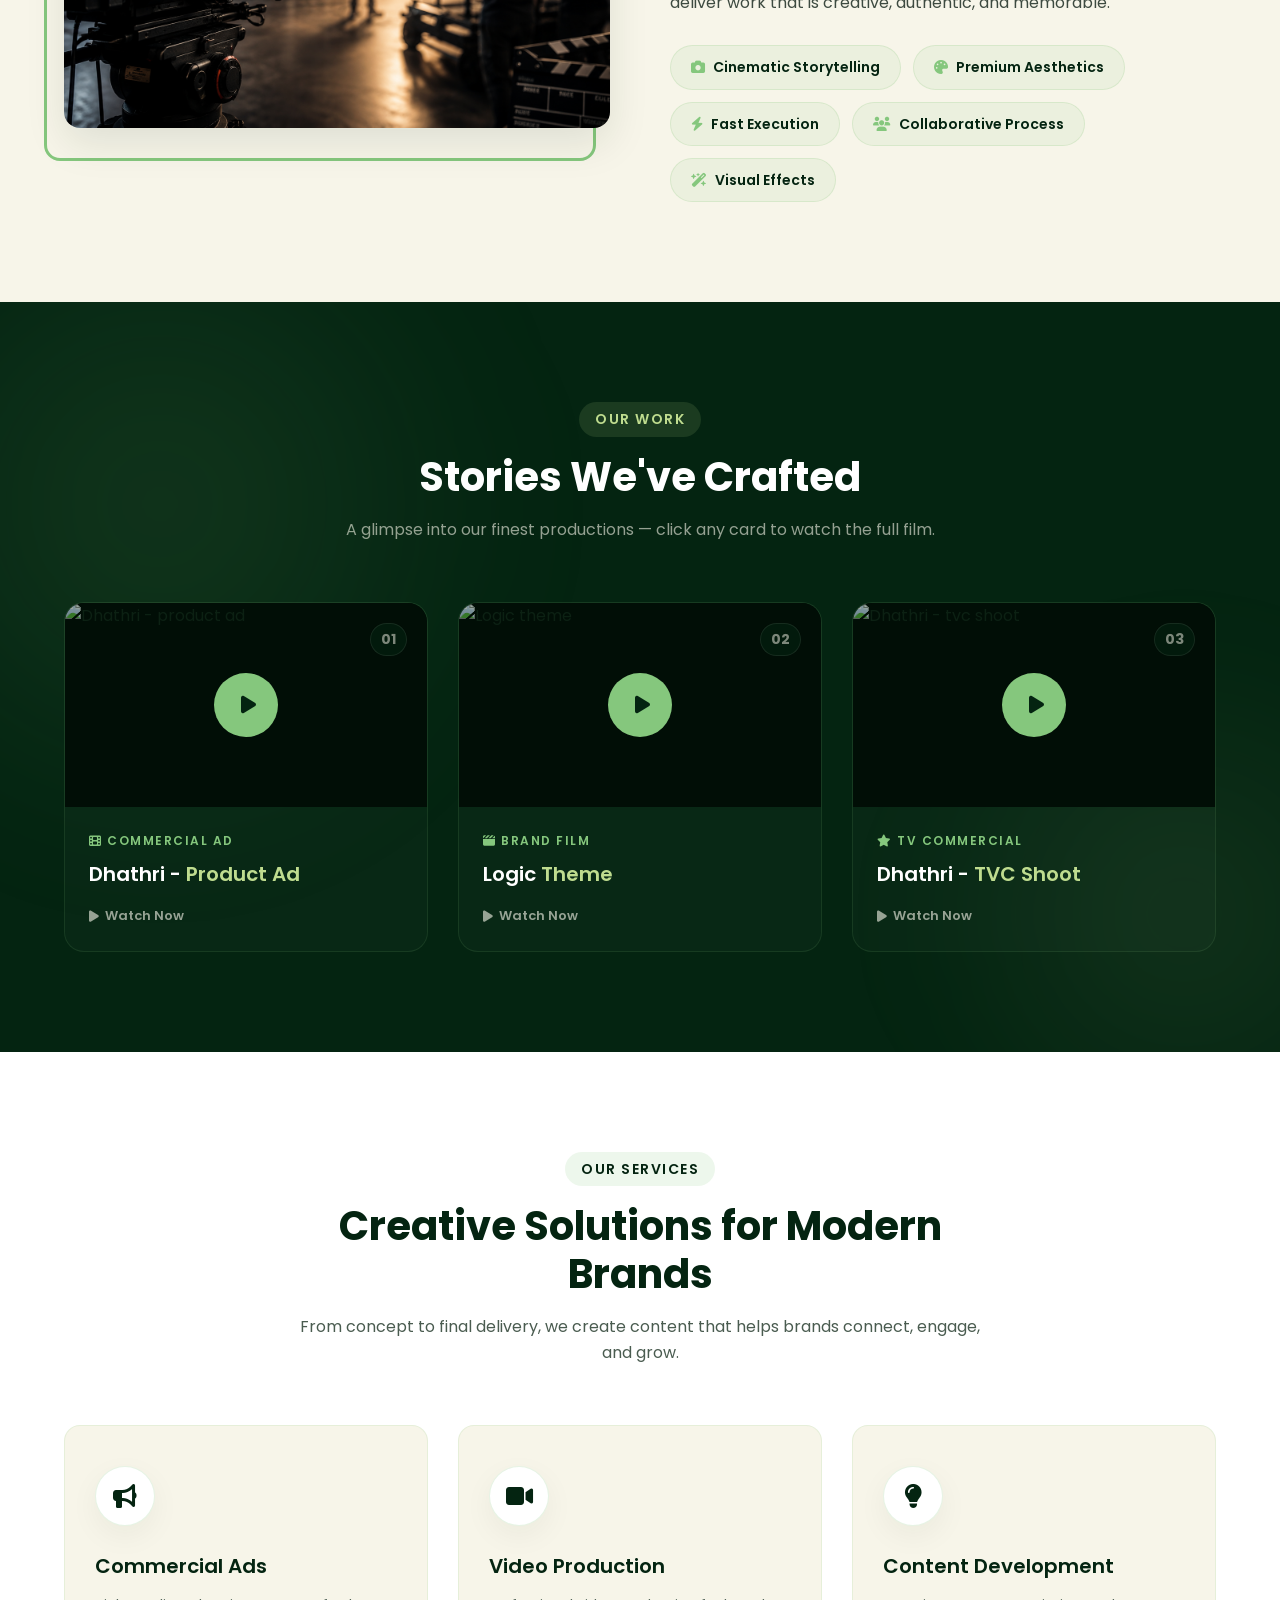
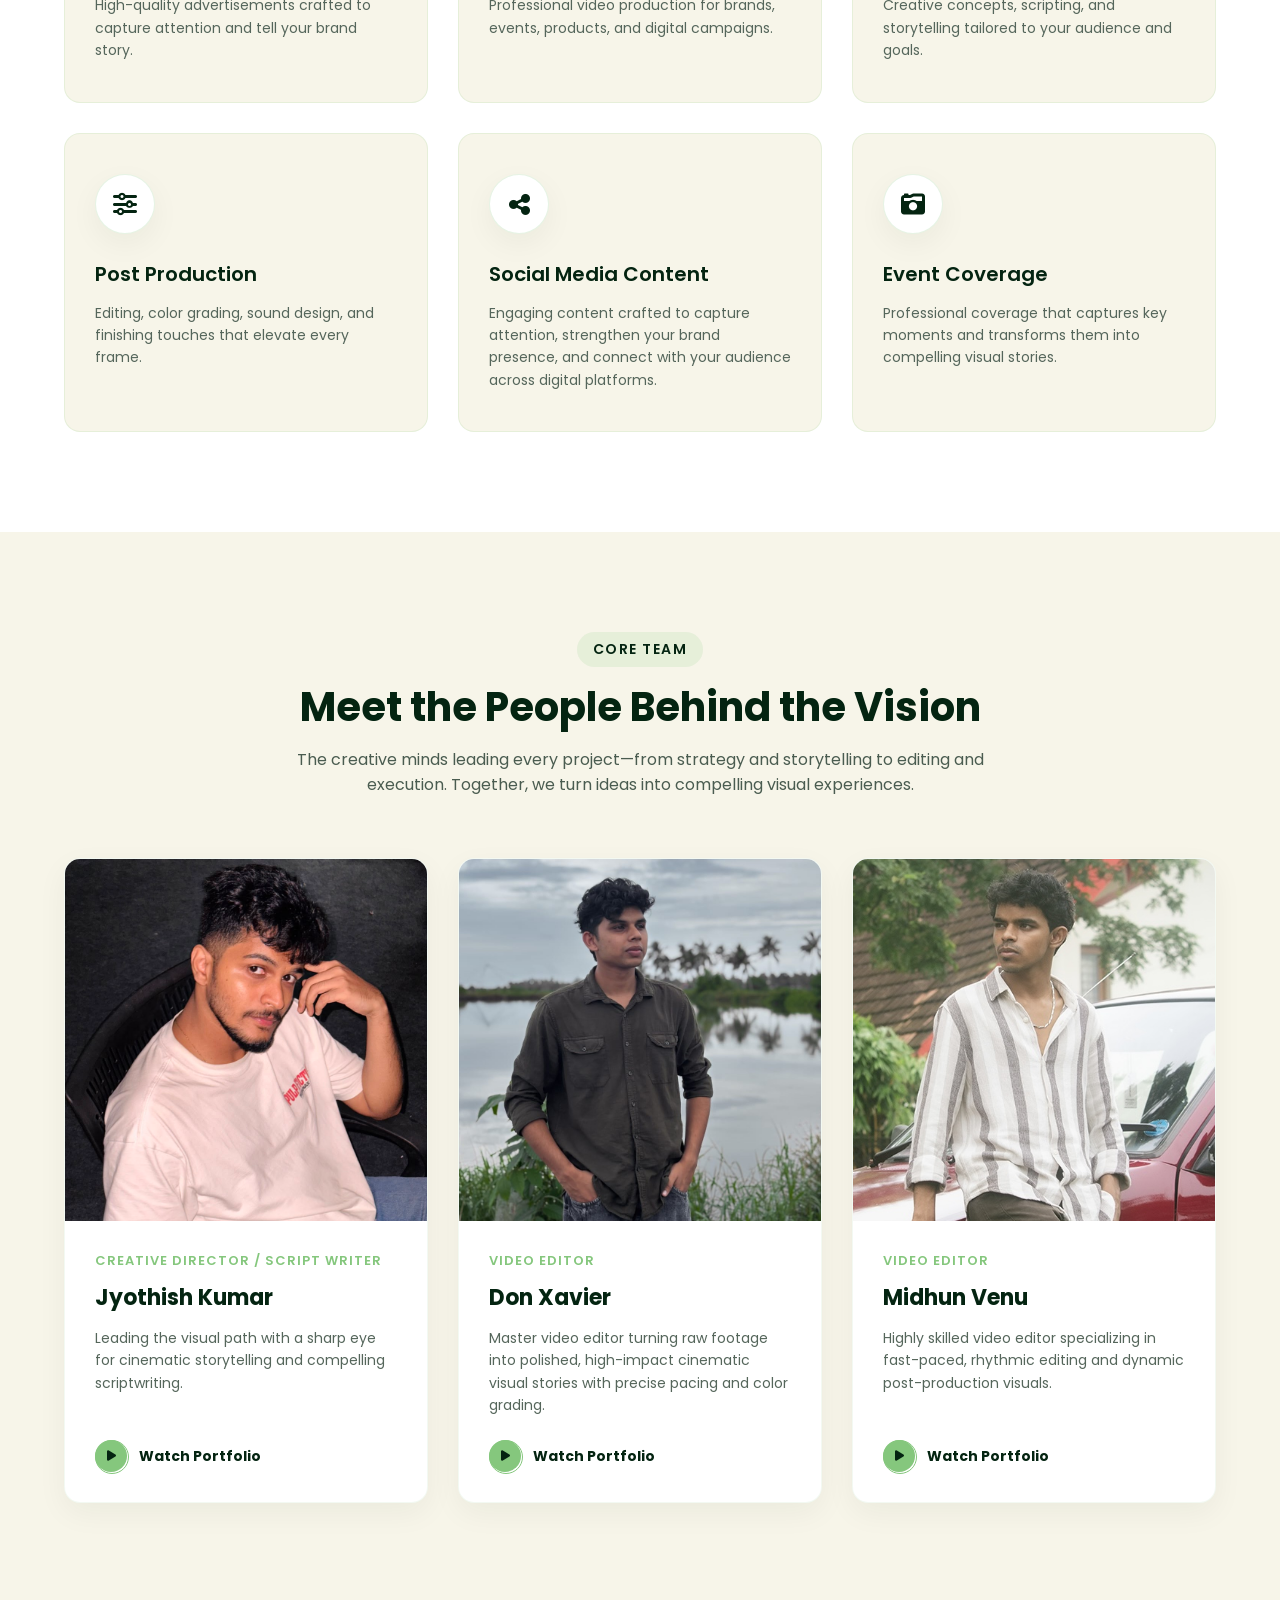
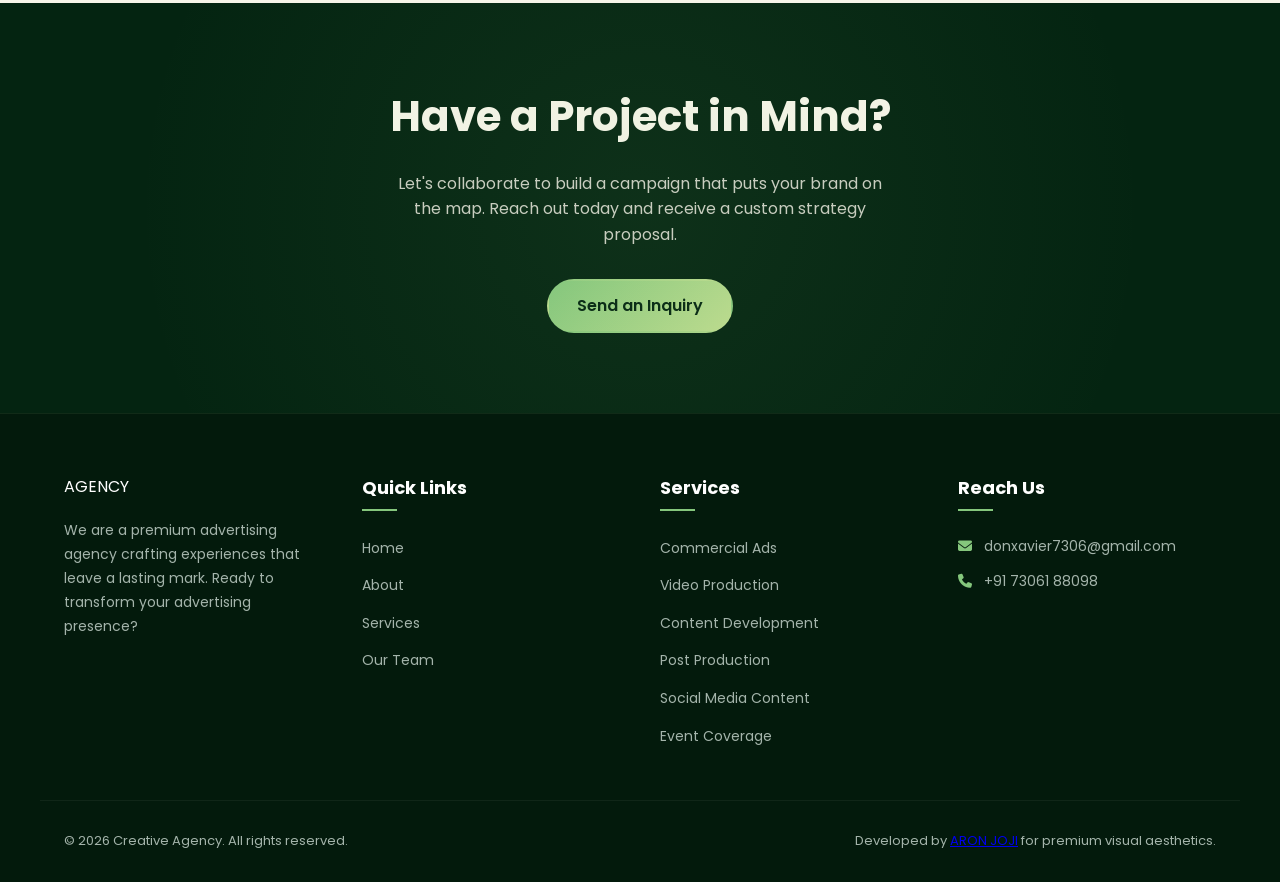
==== commit f0d25c37: "feat: update project video titles in showcase" ====
--- a/index.html
+++ b/index.html
@@ -113,10 +113,10 @@
         <!-- Card 1 -->
         <div class="work-card reveal"
              data-src="https://drive.google.com/file/d/1bjCp3YRFFueSnJqKz-QO8-AC_BLxKyRA/preview"
-             role="button" tabindex="0" aria-label="Play Cinematic Showcase Vol. 1">
+             role="button" tabindex="0" aria-label="Play Dhathri - product ad">
           <div class="work-card__thumb">
             <img src="https://drive.google.com/thumbnail?id=1bjCp3YRFFueSnJqKz-QO8-AC_BLxKyRA&sz=w1280"
-                 alt="Cinematic Showcase Vol. 1" class="work-card__img" loading="lazy">
+                 alt="Dhathri - product ad" class="work-card__img" loading="lazy">
             <div class="work-card__overlay">
               <div class="work-card__play-ring"></div>
               <div class="work-card__play-btn"><i class="fa-solid fa-play"></i></div>
@@ -124,8 +124,8 @@
             <span class="work-card__num">01</span>
           </div>
           <div class="work-card__body">
-            <span class="work-card__tag"><i class="fa-solid fa-film"></i> Featured Production</span>
-            <h3 class="work-card__title">Cinematic Showcase <em>Vol. 1</em></h3>
+            <span class="work-card__tag"><i class="fa-solid fa-film"></i> Commercial Ad</span>
+            <h3 class="work-card__title">Dhathri - <em>Product Ad</em></h3>
             <span class="work-card__cta"><i class="fa-solid fa-play"></i> Watch Now</span>
           </div>
         </div>
@@ -134,10 +134,10 @@
         <div class="work-card reveal"
              data-src="https://drive.google.com/file/d/1F7KNJBigG-ToHN9fC2l_zxdu87LNyx--/preview"
              style="transition-delay:0.12s"
-             role="button" tabindex="0" aria-label="Play Cinematic Showcase Vol. 2">
+             role="button" tabindex="0" aria-label="Play Logic theme">
           <div class="work-card__thumb">
             <img src="https://drive.google.com/thumbnail?id=1F7KNJBigG-ToHN9fC2l_zxdu87LNyx--&sz=w1280"
-                 alt="Cinematic Showcase Vol. 2" class="work-card__img" loading="lazy">
+                 alt="Logic theme" class="work-card__img" loading="lazy">
             <div class="work-card__overlay">
               <div class="work-card__play-ring"></div>
               <div class="work-card__play-btn"><i class="fa-solid fa-play"></i></div>
@@ -145,8 +145,8 @@
             <span class="work-card__num">02</span>
           </div>
           <div class="work-card__body">
-            <span class="work-card__tag"><i class="fa-solid fa-clapperboard"></i> Production</span>
-            <h3 class="work-card__title">Cinematic Showcase <em>Vol. 2</em></h3>
+            <span class="work-card__tag"><i class="fa-solid fa-clapperboard"></i> Brand Film</span>
+            <h3 class="work-card__title">Logic <em>Theme</em></h3>
             <span class="work-card__cta"><i class="fa-solid fa-play"></i> Watch Now</span>
           </div>
         </div>
@@ -155,10 +155,10 @@
         <div class="work-card reveal"
              data-src="https://drive.google.com/file/d/1JcdqycmM4-pUrBTIGYiwgpglTwmLrRuy/preview"
              style="transition-delay:0.24s"
-             role="button" tabindex="0" aria-label="Play Cinematic Showcase Vol. 3">
+             role="button" tabindex="0" aria-label="Play Dhathri - tvc shoot">
           <div class="work-card__thumb">
             <img src="https://drive.google.com/thumbnail?id=1JcdqycmM4-pUrBTIGYiwgpglTwmLrRuy&sz=w1280"
-                 alt="Cinematic Showcase Vol. 3" class="work-card__img" loading="lazy">
+                 alt="Dhathri - tvc shoot" class="work-card__img" loading="lazy">
             <div class="work-card__overlay">
               <div class="work-card__play-ring"></div>
               <div class="work-card__play-btn"><i class="fa-solid fa-play"></i></div>
@@ -166,8 +166,8 @@
             <span class="work-card__num">03</span>
           </div>
           <div class="work-card__body">
-            <span class="work-card__tag"><i class="fa-solid fa-star"></i> Spotlight</span>
-            <h3 class="work-card__title">Cinematic Showcase <em>Vol. 3</em></h3>
+            <span class="work-card__tag"><i class="fa-solid fa-star"></i> TV Commercial</span>
+            <h3 class="work-card__title">Dhathri - <em>TVC Shoot</em></h3>
             <span class="work-card__cta"><i class="fa-solid fa-play"></i> Watch Now</span>
           </div>
         </div>
